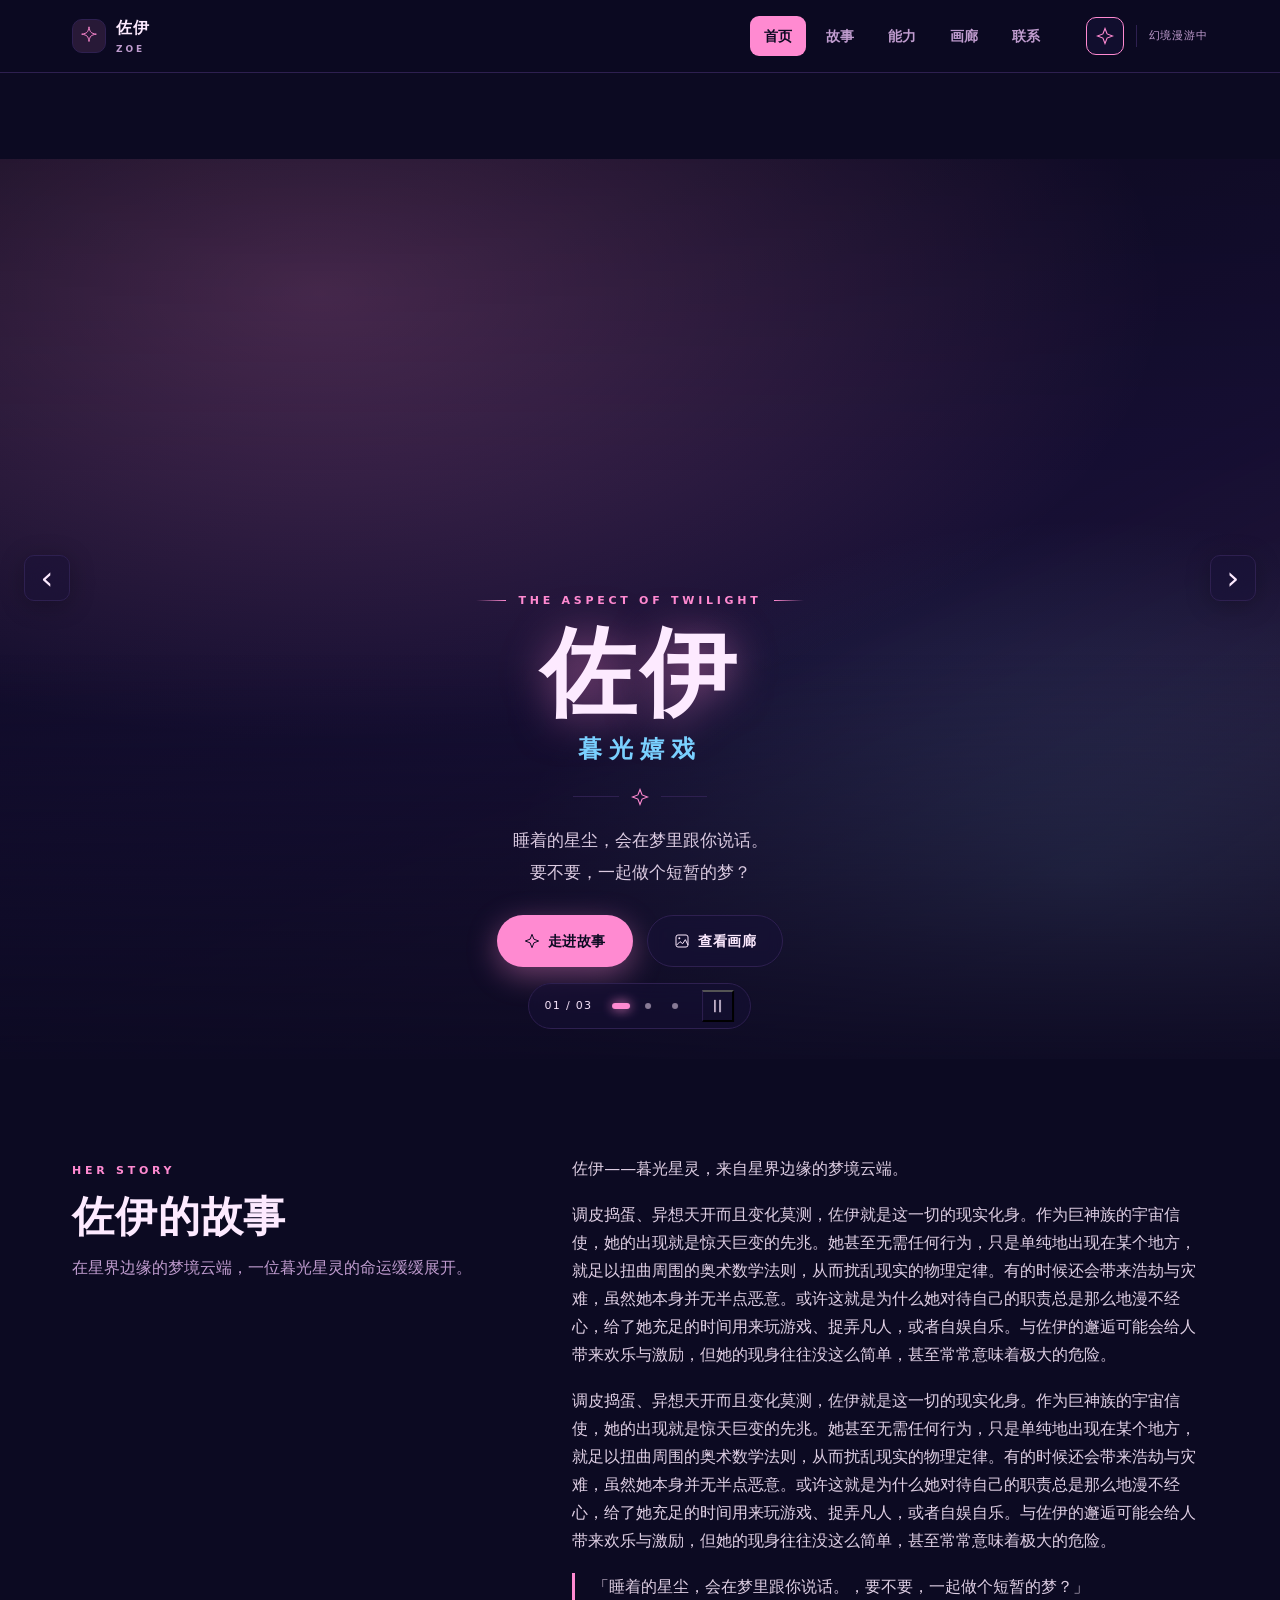
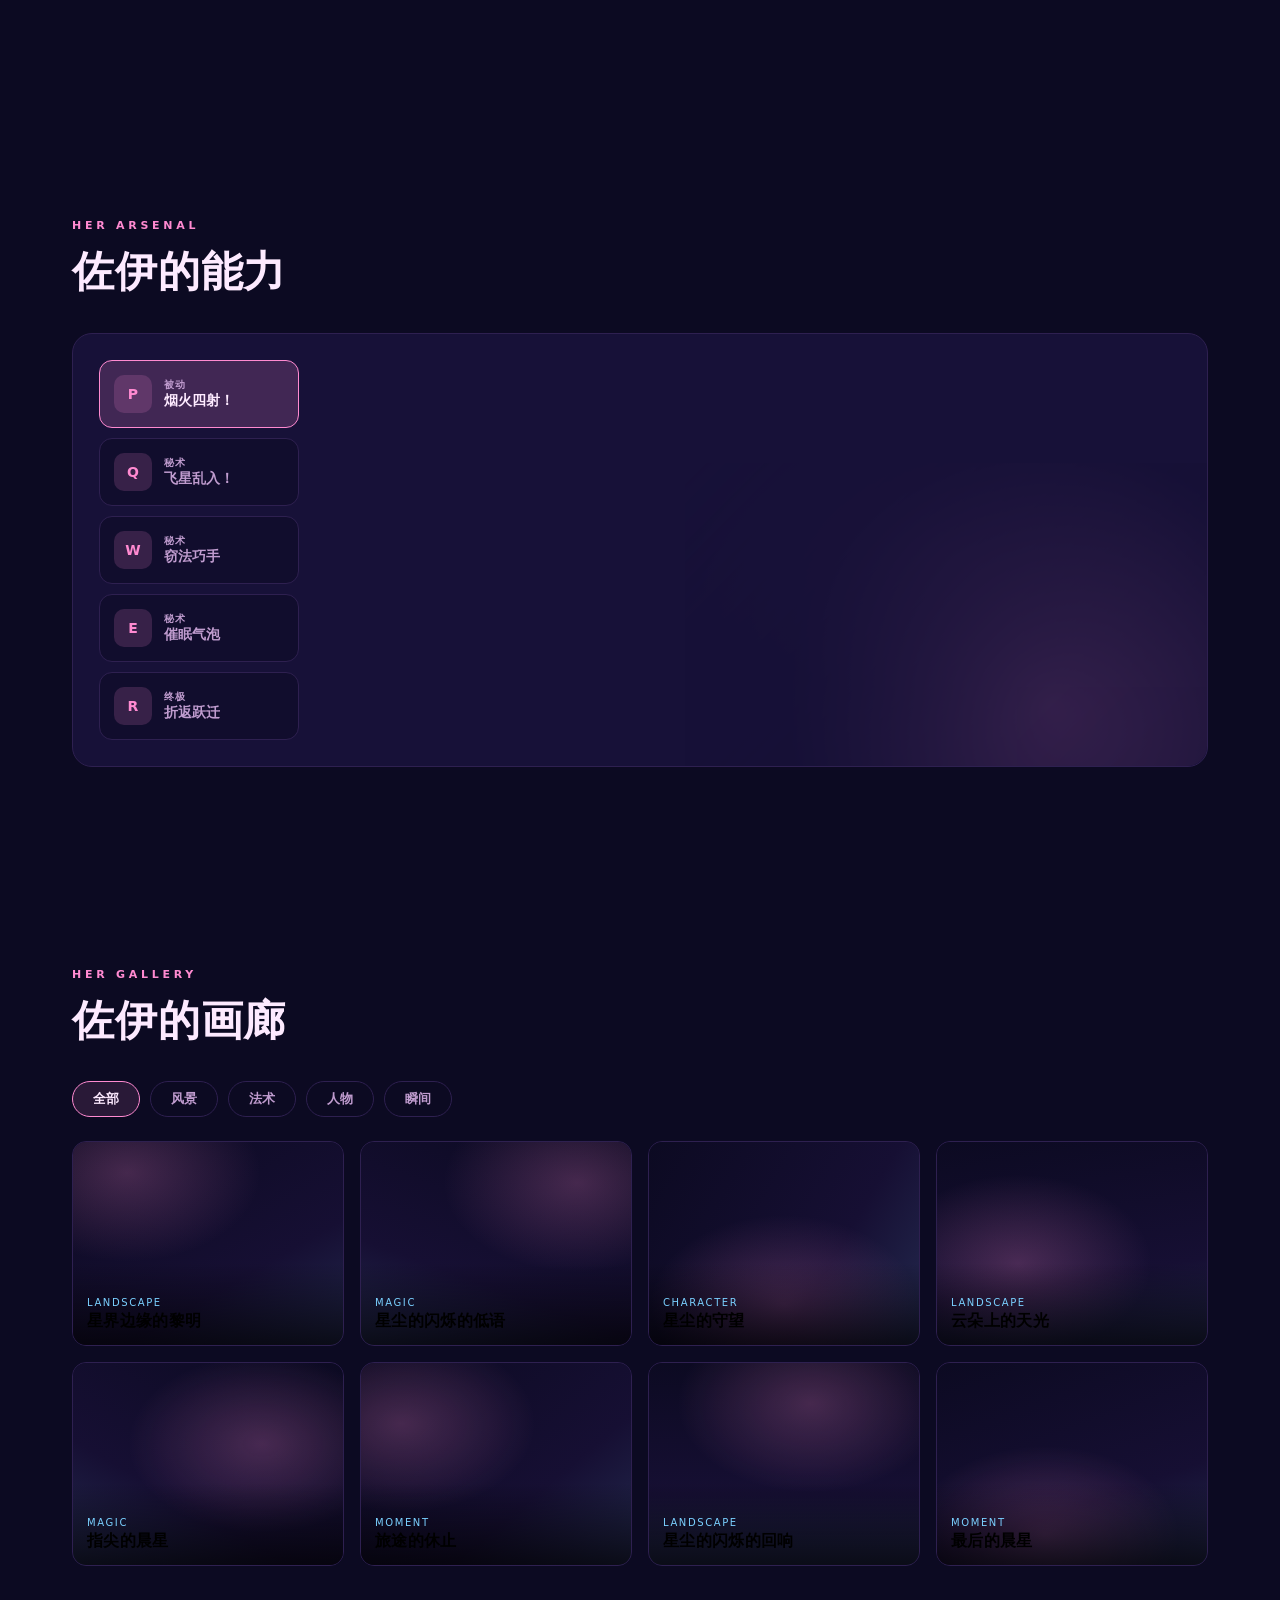
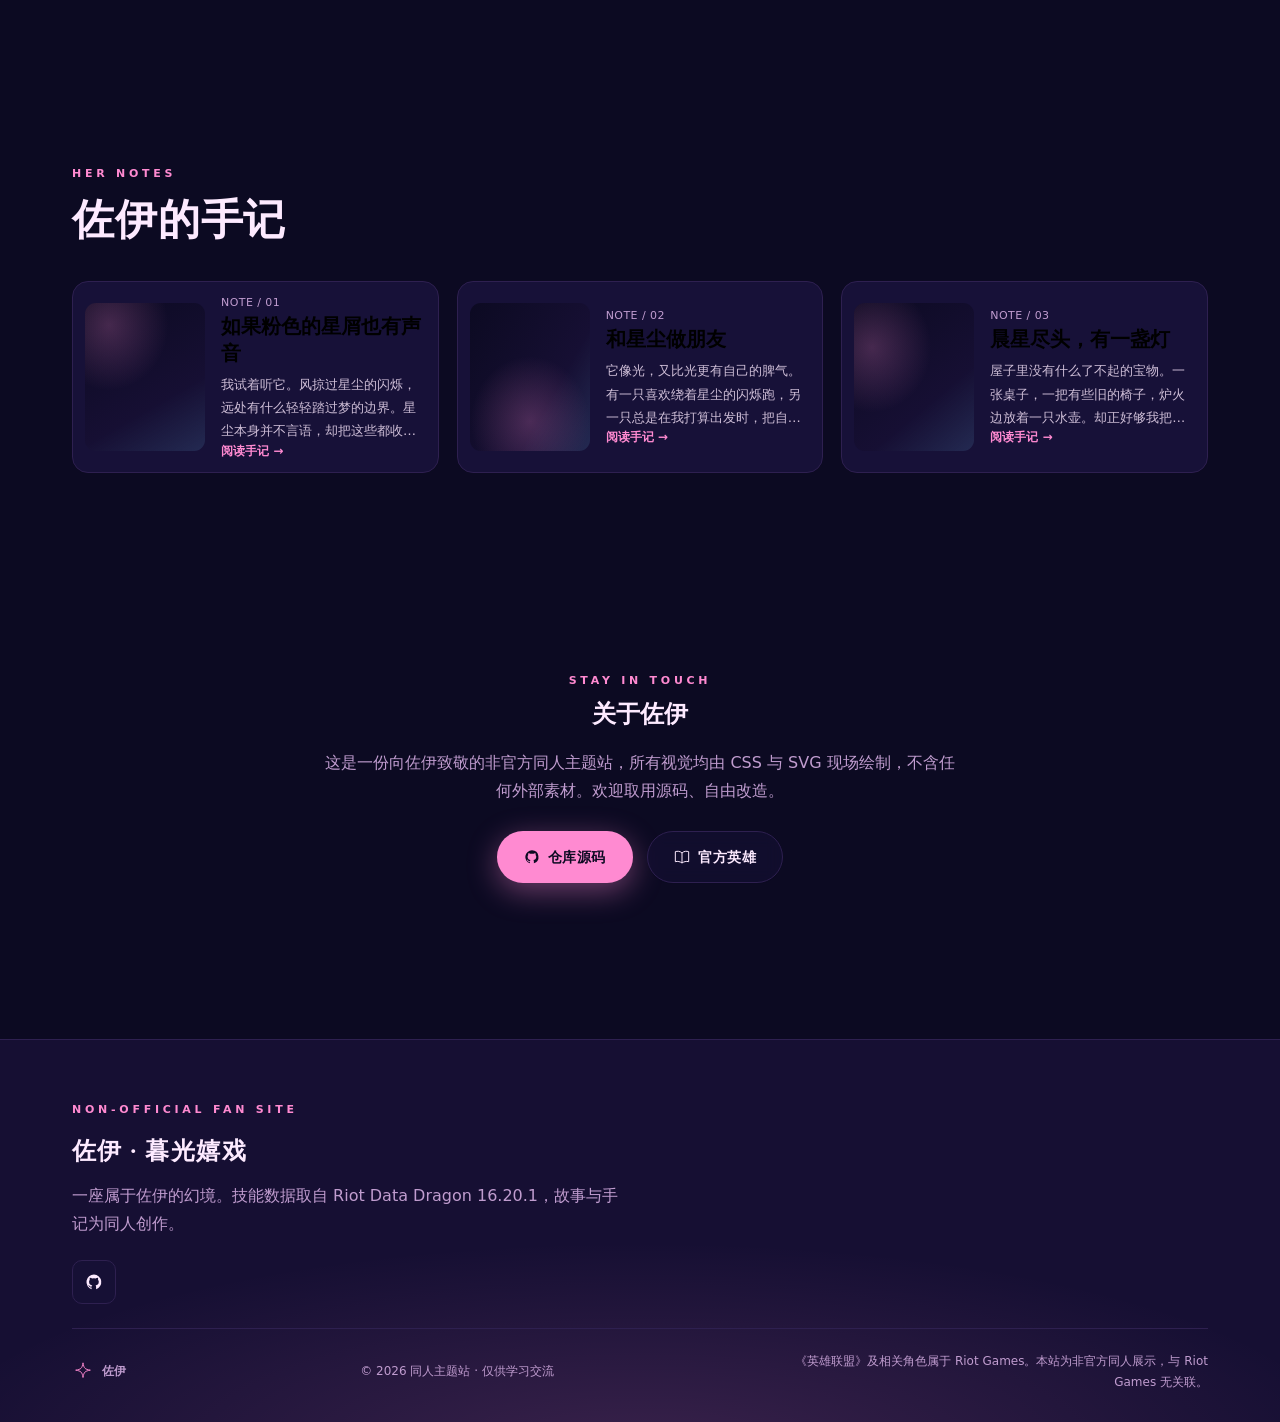
==== index.html @ 980e283b "feat: 佐伊 · 暮光嬉戏 专属同人站 v1.0" ====
<!doctype html>
<html lang="zh-CN">
<head>
  <meta charset="utf-8">
  <meta name="viewport" content="width=device-width, initial-scale=1">
  <meta name="theme-color" content="#0c0a22">
  <meta name="description" content="佐伊（暮光星灵）非官方同人主题站——在星界边缘的梦境云端的幻境里，重温她的技能、故事与瞬间。">
  <title>佐伊 · 暮光嬉戏</title>
  <link rel="icon" type="image/svg+xml" href="assets/favicon.svg">
  <link rel="stylesheet" href="styles.css">
  <script src="script.js" defer></script>
</head>
<body>
  <a class="skip-link" href="#main">跳到主要内容</a>
  <svg class="icon-library" aria-hidden="true" xmlns="http://www.w3.org/2000/svg">
    <symbol id="icon-sigil" viewBox="0 0 48 48"><path d="M24 4c2 12 4 14 16 16-12 2-14 4-16 16-2-12-4-14-16-16 12-2 14-4 16-16Z" fill="none" stroke="currentColor" stroke-width="2" stroke-linejoin="round"/></symbol>
    <symbol id="icon-star" viewBox="0 0 24 24"><path d="m12 2 2.8 7.2L22 12l-7.2 2.8L12 22l-2.8-7.2L2 12l7.2-2.8L12 2Z" fill="none" stroke="currentColor" stroke-width="1.5"/></symbol>
    <symbol id="icon-moon" viewBox="0 0 24 24"><path d="M20.8 14A9 9 0 0 1 10 3.2 9 9 0 1 0 20.8 14Z" fill="none" stroke="currentColor" stroke-width="1.5"/></symbol>
    <symbol id="icon-image" viewBox="0 0 24 24"><rect x="3" y="3" width="18" height="18" rx="3" fill="none" stroke="currentColor" stroke-width="1.5"/><circle cx="8" cy="8" r="1.5" fill="currentColor"/><path d="m4 18 5-5 4 3 4-6 4 8" fill="none" stroke="currentColor" stroke-width="1.5"/></symbol>
    <symbol id="icon-book" viewBox="0 0 24 24"><path d="M12 6C9 3 5 3 2 4v15c4-1 7 0 10 2 3-2 6-3 10-2V4c-3-1-7-1-10 2Zm0 0v15" fill="none" stroke="currentColor" stroke-width="1.5"/></symbol>
    <symbol id="icon-mail" viewBox="0 0 24 24"><rect x="2" y="4" width="20" height="16" rx="3" fill="none" stroke="currentColor" stroke-width="1.5"/><path d="m3 5 9 8 9-8" fill="none" stroke="currentColor" stroke-width="1.5"/></symbol>
    <symbol id="icon-github" viewBox="0 0 24 24"><path d="M12 2a10 10 0 0 0-3.2 19.5v-2.3c-2.6.6-3.2-1.1-3.2-1.1-.4-1-1-1.3-1-1.3-.9-.6.1-.6.1-.6 1 0 1.5 1 1.5 1 .9 1.5 2.3 1 2.8.8.1-.7.4-1.2.7-1.5-2.1-.2-4.3-1.1-4.3-4.8 0-1.1.4-2 1-2.7-.1-.2-.4-1.3.1-2.7 0 0 .9-.3 2.8 1a9.4 9.4 0 0 1 5.1 0c2-1.3 2.8-1 2.8-1 .6 1.4.2 2.5.1 2.7.7.7 1.1 1.6 1.1 2.7 0 3.7-2.2 4.5-4.3 4.8.4.3.7.9.7 1.8v3.2A10 10 0 0 0 12 2Z" fill="currentColor"/></symbol>
  </svg>

  <header class="site-header">
    <nav class="navigation" aria-label="主导航">
      <a class="brand" href="#home" aria-label="佐伊首页"><span class="brand-mark"><svg><use href="#icon-sigil"/></svg></span><span>佐伊<small>ZOE</small></span></a>
      <div class="nav-links" id="nav-menu">
        <a href="#home" class="active">首页</a><a href="#story-detail">故事</a><a href="#ability-detail">能力</a><a href="#gallery">画廊</a><a href="#contact">联系</a>
      </div>
      <div class="nav-tools"><button class="icon-button atmosphere-button" type="button" aria-label="关闭粒子效果" aria-pressed="true" title="粒子效果"><svg><use href="#icon-star"/></svg></button><span class="nav-divider"></span><span class="nav-note">幻境漫游中</span><button class="menu-toggle icon-button" type="button" aria-controls="nav-menu" aria-expanded="false" aria-label="打开导航菜单"><span></span><span></span></button></div>
    </nav>
  </header>

  <main id="main">
    <section id="home" class="hero" aria-labelledby="hero-title" aria-roledescription="轮播图">
      <div class="hero-slides"><div class="hero-track" id="hero-track">
        <div class="hero-image" data-label="主视觉" role="img" aria-label="主视觉：佐伊的主题幻境" style="background:radial-gradient(120% 90% at 25% 15%, #ff8ad140 0%, transparent 55%), radial-gradient(90% 80% at 85% 80%, #7ad0ff2e 0%, transparent 50%), linear-gradient(155deg, #0c0a22 0%, #160f33 55%, #ff8ad11f 100%)"></div>
<div class="hero-image" data-label="幻境" role="img" aria-label="幻境：佐伊的主题幻境" style="background:radial-gradient(100% 100% at 80% 20%, #7ad0ff33 0%, transparent 55%), linear-gradient(200deg, #160f33 0%, #0c0a22 60%, #ff8ad122 100%)"></div>
<div class="hero-image" data-label="余光" role="img" aria-label="余光：佐伊的主题幻境" style="background:radial-gradient(110% 90% at 50% 90%, #ff8ad133 0%, transparent 55%), linear-gradient(120deg, #0c0a22 0%, #160f33 70%, #7ad0ff1f 100%)"></div>
      </div></div>
      <div class="hero-shade"></div><div class="particles" aria-hidden="true"></div>
      <button class="hero-arrow hero-previous icon-button" type="button" aria-label="上一张主视觉" aria-controls="hero-track" hidden>‹</button>
      <button class="hero-arrow hero-next icon-button" type="button" aria-label="下一张主视觉" aria-controls="hero-track" hidden>›</button>
      <div class="hero-content">
        <p class="eyebrow"><span></span> THE ASPECT OF TWILIGHT <span></span></p>
        <h1 id="hero-title">佐伊</h1>
        <p class="hero-subtitle">暮光嬉戏</p>
        <div class="ornament" aria-hidden="true"><i></i><svg><use href="#icon-star"/></svg><i></i></div>
        <p class="hero-description">睡着的星尘，会在梦里跟你说话。<br>要不要，一起做个短暂的梦？</p>
        <div class="hero-actions"><a class="button button-primary" href="#story-detail"><svg><use href="#icon-star"/></svg>走进故事</a><a class="button button-glass" href="#gallery"><svg><use href="#icon-image"/></svg>查看画廊</a></div>
      </div>
      <div class="hero-carousel-controls" role="group" aria-label="主视觉轮播控制" hidden>
        <span class="hero-slide-count" aria-hidden="true">01 / 03</span>
        <div class="hero-dots"><button type="button" class="hero-dot" data-hero-slide="0" aria-label="切换到第 1 张主视觉" aria-controls="hero-track" aria-pressed="true"></button><button type="button" class="hero-dot" data-hero-slide="1" aria-label="切换到第 2 张主视觉" aria-controls="hero-track" aria-pressed="false"></button><button type="button" class="hero-dot" data-hero-slide="2" aria-label="切换到第 3 张主视觉" aria-controls="hero-track" aria-pressed="false"></button></div>
        <button class="hero-play-toggle" type="button" aria-label="暂停自动轮播" aria-controls="hero-track" aria-pressed="false"><span aria-hidden="true">Ⅱ</span></button>
      </div>
      <span class="sr-only" id="hero-slide-status" role="status" aria-live="polite" aria-atomic="true"></span>
    </section>

    <section id="story-detail" class="story-section" aria-labelledby="story-title">
      <div class="story-inner">
        <div class="section-heading">
          <p class="eyebrow">HER STORY</p>
          <h2 id="story-title">佐伊的故事</h2>
          <p class="section-intro">在星界边缘的梦境云端，一位暮光星灵的命运缓缓展开。</p>
        </div>
        <div class="story-copy">
          <p class="story-description">佐伊——暮光星灵，来自星界边缘的梦境云端。</p><p>调皮捣蛋、异想天开而且变化莫测，佐伊就是这一切的现实化身。作为巨神族的宇宙信使，她的出现就是惊天巨变的先兆。她甚至无需任何行为，只是单纯地出现在某个地方，就足以扭曲周围的奥术数学法则，从而扰乱现实的物理定律。有的时候还会带来浩劫与灾难，虽然她本身并无半点恶意。或许这就是为什么她对待自己的职责总是那么地漫不经心，给了她充足的时间用来玩游戏、捉弄凡人，或者自娱自乐。与佐伊的邂逅可能会给人带来欢乐与激励，但她的现身往往没这么简单，甚至常常意味着极大的危险。</p><p>调皮捣蛋、异想天开而且变化莫测，佐伊就是这一切的现实化身。作为巨神族的宇宙信使，她的出现就是惊天巨变的先兆。她甚至无需任何行为，只是单纯地出现在某个地方，就足以扭曲周围的奥术数学法则，从而扰乱现实的物理定律。有的时候还会带来浩劫与灾难，虽然她本身并无半点恶意。或许这就是为什么她对待自己的职责总是那么地漫不经心，给了她充足的时间用来玩游戏、捉弄凡人，或者自娱自乐。与佐伊的邂逅可能会给人带来欢乐与激励，但她的现身往往没这么简单，甚至常常意味着极大的危险。</p><p class="story-quote">「睡着的星尘，会在梦里跟你说话。，要不要，一起做个短暂的梦？」</p>
        </div>
      </div>
    </section>

    <section id="ability-detail" class="abilities-section" aria-labelledby="ability-title">
      <div class="section-heading">
        <p class="eyebrow">HER ARSENAL</p>
        <h2 id="ability-title">佐伊的能力</h2>
      </div>
      <div class="ability-panel">
        <div class="ability-tabs" role="tablist" aria-label="技能切换">
          <button id="tab-passive" role="tab" data-ability="passive" aria-selected="true" aria-controls="ability-content" tabindex="0"><span class="ability-badge">P</span><span><small>被动</small>烟火四射！</span></button>
<button id="tab-q" role="tab" data-ability="q" aria-selected="false" aria-controls="ability-content" tabindex="-1"><span class="ability-badge">Q</span><span><small>秘术</small>飞星乱入！</span></button>
<button id="tab-w" role="tab" data-ability="w" aria-selected="false" aria-controls="ability-content" tabindex="-1"><span class="ability-badge">W</span><span><small>秘术</small>窃法巧手</span></button>
<button id="tab-e" role="tab" data-ability="e" aria-selected="false" aria-controls="ability-content" tabindex="-1"><span class="ability-badge">E</span><span><small>秘术</small>催眠气泡</span></button>
<button id="tab-r" role="tab" data-ability="r" aria-selected="false" aria-controls="ability-content" tabindex="-1"><span class="ability-badge">R</span><span><small>终极</small>折返跃迁</span></button>
        </div>
        <div class="ability-content" id="ability-content" role="tabpanel" tabindex="0" aria-labelledby="tab-passive">
          <p class="eyebrow" id="ability-label"></p>
          <h3 id="ability-name"></h3>
          <p id="ability-description"></p>
        </div>
        <div class="ability-art" aria-hidden="true"></div>
      </div>
    </section>

    <section id="gallery" class="gallery-section" aria-labelledby="gallery-title">
      <div class="section-heading">
        <p class="eyebrow">HER GALLERY</p>
        <h2 id="gallery-title">佐伊的画廊</h2>
      </div>
      <div class="gallery-filters" role="group" aria-label="画廊分类筛选">
        <button type="button" data-filter="all" class="selected" aria-pressed="true">全部</button>
        <button type="button" data-filter="landscape" aria-pressed="false">风景</button>
        <button type="button" data-filter="magic" aria-pressed="false">法术</button>
        <button type="button" data-filter="character" aria-pressed="false">人物</button>
        <button type="button" data-filter="moment" aria-pressed="false">瞬间</button>
      </div>
      <div class="gallery-grid">
        <button class="gallery-item" data-category="landscape" data-scene="1" aria-label="查看：星界边缘的黎明"><span class="gallery-art scene-1" aria-hidden="true"></span><span class="gallery-caption"><small>LANDSCAPE</small><strong>星界边缘的黎明</strong></span></button>
<button class="gallery-item" data-category="magic" data-scene="2" aria-label="查看：星尘的闪烁的低语"><span class="gallery-art scene-2" aria-hidden="true"></span><span class="gallery-caption"><small>MAGIC</small><strong>星尘的闪烁的低语</strong></span></button>
<button class="gallery-item" data-category="character" data-scene="3" aria-label="查看：星尘的守望"><span class="gallery-art scene-3" aria-hidden="true"></span><span class="gallery-caption"><small>CHARACTER</small><strong>星尘的守望</strong></span></button>
<button class="gallery-item" data-category="landscape" data-scene="4" aria-label="查看：云朵上的天光"><span class="gallery-art scene-4" aria-hidden="true"></span><span class="gallery-caption"><small>LANDSCAPE</small><strong>云朵上的天光</strong></span></button>
<button class="gallery-item" data-category="magic" data-scene="5" aria-label="查看：指尖的晨星"><span class="gallery-art scene-5" aria-hidden="true"></span><span class="gallery-caption"><small>MAGIC</small><strong>指尖的晨星</strong></span></button>
<button class="gallery-item" data-category="moment" data-scene="6" aria-label="查看：旅途的休止"><span class="gallery-art scene-6" aria-hidden="true"></span><span class="gallery-caption"><small>MOMENT</small><strong>旅途的休止</strong></span></button>
<button class="gallery-item" data-category="landscape" data-scene="7" aria-label="查看：星尘的闪烁的回响"><span class="gallery-art scene-7" aria-hidden="true"></span><span class="gallery-caption"><small>LANDSCAPE</small><strong>星尘的闪烁的回响</strong></span></button>
<button class="gallery-item" data-category="moment" data-scene="8" aria-label="查看：最后的晨星"><span class="gallery-art scene-8" aria-hidden="true"></span><span class="gallery-caption"><small>MOMENT</small><strong>最后的晨星</strong></span></button>
      </div>
    </section>

    <section id="journal" class="journal-section" aria-labelledby="journal-title">
      <div class="section-heading">
        <p class="eyebrow">HER NOTES</p>
        <h2 id="journal-title">佐伊的手记</h2>
      </div>
      <div class="journal-list">
        <button class="journal-card" data-article="0" aria-label="阅读：如果粉色的星屑也有声音"><span class="journal-art scene-1" aria-hidden="true"></span><span class="journal-copy"><span class="journal-meta">NOTE / 01</span><strong>如果粉色的星屑也有声音</strong><span class="journal-excerpt">我试着听它。风掠过星尘的闪烁，远处有什么轻轻踏过梦的边界。星尘本身并不言语，却把这些都收进了夜色。</span><span class="read-label">阅读手记 →</span></span></button>
<button class="journal-card" data-article="1" aria-label="阅读：和星尘做朋友"><span class="journal-art scene-3" aria-hidden="true"></span><span class="journal-copy"><span class="journal-meta">NOTE / 02</span><strong>和星尘做朋友</strong><span class="journal-excerpt">它像光，又比光更有自己的脾气。有一只喜欢绕着星尘的闪烁跑，另一只总是在我打算出发时，把自己团成一小团。我分不清那是不是休息，但我决定尊重它的安排。</span><span class="read-label">阅读手记 →</span></span></button>
<button class="journal-card" data-article="2" aria-label="阅读：晨星尽头，有一盏灯"><span class="journal-art scene-6" aria-hidden="true"></span><span class="journal-copy"><span class="journal-meta">NOTE / 03</span><strong>晨星尽头，有一盏灯</strong><span class="journal-excerpt">屋子里没有什么了不起的宝物。一张桌子，一把有些旧的椅子，炉火边放着一只水壶。却正好够我把斗篷晾开，把星尘的闪烁摊在桌上，让赶了一天路的手指慢慢暖起来。</span><span class="read-label">阅读手记 →</span></span></button>
      </div>
    </section>

    <section id="contact" class="contact-section" aria-labelledby="contact-title">
      <div class="contact-inner">
        <p class="eyebrow">STAY IN TOUCH</p>
        <h2 id="contact-title">关于佐伊</h2>
        <p class="contact-copy">这是一份向佐伊致敬的非官方同人主题站，所有视觉均由 CSS 与 SVG 现场绘制，不含任何外部素材。欢迎取用源码、自由改造。</p>
        <div class="contact-actions">
          <a class="button button-primary" href="https://github.com/heqiangdiao-wq/lol-zoe" rel="noopener"><svg><use href="#icon-github"/></svg>仓库源码</a>
          <a class="button button-glass" href="https://www.leagueoflegends.com/zh-tw/champions/" rel="noopener"><svg><use href="#icon-book"/></svg>官方英雄</a>
        </div>
      </div>
    </section>
  </main>

  <footer class="site-footer">
    <div class="footer-glow" aria-hidden="true"></div>
    <div class="footer-content">
      <p class="eyebrow">NON-OFFICIAL FAN SITE</p>
      <h2>佐伊 · 暮光嬉戏</h2>
      <p>一座属于佐伊的幻境。技能数据取自 Riot Data Dragon 16.20.1，故事与手记为同人创作。</p>
      <div class="footer-socials">
        <a class="icon-button" href="https://github.com/heqiangdiao-wq/lol-zoe" rel="noopener" aria-label="GitHub 仓库"><svg><use href="#icon-github"/></svg></a>
      </div>
      <div class="footer-bottom">
        <p class="footer-brand"><svg class="footer-mark"><use href="#icon-sigil"/></svg> 佐伊</p>
        <p>© <span id="copyright-year">2026</span> 同人主题站 · 仅供学习交流</p>
        <p class="legal-note">《英雄联盟》及相关角色属于 Riot Games。本站为非官方同人展示，与 Riot Games 无关联。</p>
      </div>
    </div>
  </footer>

  <dialog class="lightbox" id="gallery-dialog" aria-label="画廊大图">
    <button class="dialog-close icon-button" type="button" aria-label="关闭大图">×</button>
    <div class="lightbox-image" id="lightbox-image" role="img" aria-label=""></div>
    <div class="lightbox-bottom">
      <h2 id="lightbox-title"></h2>
      <div class="lightbox-nav">
        <button class="icon-button" id="gallery-prev" type="button" aria-label="上一张">‹</button>
        <span id="lightbox-counter"></span>
        <button class="icon-button" id="gallery-next" type="button" aria-label="下一张">›</button>
      </div>
    </div>
  </dialog>

  <dialog class="article" id="article-dialog" aria-label="手记阅读">
    <button class="dialog-close icon-button" type="button" aria-label="关闭手记">×</button>
    <div class="article-cover" id="article-cover"></div>
    <div class="article-body">
      <h2 id="article-title"></h2>
      <div id="article-content"></div>
    </div>
  </dialog>
</body>
</html>
---- styles.css ----
/* ====== 佐伊 · 主题变量 ====== */
:root{
  --bg:#0c0a22; --bg-2:#160f33; --panel:#171138;
  --primary:#ff8ad1; --primary-2:#ff6ab8; --accent:#7ad0ff;
  --text:#fdeaff; --muted:#c09ccf; --line:#2e2050; --flake:#ffb0e6;
  --sans:"PingFang SC","Microsoft YaHei","Hiragino Sans GB",system-ui,-apple-system,"Segoe UI",Roboto,sans-serif;
  --serif:"Songti SC","SimSun",Georgia,"Times New Roman",serif;
}
*{box-sizing:border-box;margin:0;padding:0}
html{scroll-behavior:smooth;scroll-padding-top:84px}
body{background:var(--bg);color:var(--text);font-family:var(--sans);line-height:1.75;-webkit-font-smoothing:antialiased;overflow-x:hidden}
a{color:inherit;text-decoration:none}
img{max-width:100%;display:block}
.sr-only{position:absolute;width:1px;height:1px;padding:0;margin:-1px;overflow:hidden;clip-path:inset(50%);white-space:nowrap;border:0}
.skip-link{position:fixed;left:14px;top:-60px;z-index:60;background:var(--primary);color:var(--bg);padding:9px 16px;border-radius:8px;font-weight:700;transition:top .25s}
.skip-link:focus{top:14px}
:focus-visible{outline:2px solid var(--accent);outline-offset:3px;border-radius:4px}

/* ====== header / nav ====== */
.site-header{position:fixed;inset:0 0 auto;z-index:50;backdrop-filter:blur(14px);background:color-mix(in srgb,var(--bg) 72%,transparent);border-bottom:1px solid var(--line)}
.navigation{max-width:1180px;margin:0 auto;display:flex;align-items:center;gap:18px;padding:14px 22px}
.brand{display:flex;align-items:center;gap:10px;font-weight:800;letter-spacing:.04em}
.brand-mark{width:34px;height:34px;display:grid;place-items:center;color:var(--primary);border:1px solid var(--line);border-radius:10px;background:color-mix(in srgb,var(--primary) 12%,transparent)}
.brand-mark svg{width:22px;height:22px}
.brand small{display:block;font-size:9px;letter-spacing:.32em;color:var(--muted);font-weight:600}
.nav-links{display:flex;gap:6px;margin-left:auto}
.nav-links a{padding:8px 14px;border-radius:9px;color:var(--muted);font-size:14px;font-weight:600;transition:.2s}
.nav-links a:hover{color:var(--text);background:color-mix(in srgb,var(--primary) 12%,transparent)}
.nav-links a.active{color:var(--bg);background:var(--primary)}
.nav-tools{display:flex;align-items:center;gap:12px;margin-left:14px}
.nav-divider{width:1px;height:22px;background:var(--line)}
.nav-note{font-size:11px;color:var(--muted);letter-spacing:.08em}
.icon-button{display:grid;place-items:center;width:38px;height:38px;border-radius:10px;border:1px solid var(--line);background:color-mix(in srgb,var(--panel) 60%,transparent);color:var(--text);cursor:pointer;transition:.2s}
.icon-button:hover{border-color:var(--primary);color:var(--primary)}
.icon-button svg{width:18px;height:18px;fill:currentColor}
.atmosphere-button[aria-pressed="true"]{color:var(--primary);border-color:var(--primary)}
.menu-toggle{display:none;flex-direction:column;gap:4px}
.menu-toggle span{width:18px;height:2px;background:currentColor;border-radius:2px}
@media(max-width:760px){.nav-links{position:fixed;inset:64px 14px auto;flex-direction:column;background:var(--bg-2);border:1px solid var(--line);border-radius:14px;padding:10px;gap:4px;display:none}
.nav-links.open{display:flex}
.nav-links a{padding:12px 14px}
.menu-toggle{display:flex}
.nav-note{display:none}}

/* ====== hero ====== */
.hero{position:relative;height:100svh;min-height:620px;display:flex;align-items:flex-end;overflow:hidden}
.hero-slides{position:absolute;inset:0;z-index:-3;overflow:hidden}
.hero-track{display:flex;width:100%;height:100%;will-change:transform}
.hero-track.is-ready{transition:transform .8s cubic-bezier(.65,0,.35,1)}
.hero-track>.hero-image{flex:0 0 100%;width:100%;height:100%;min-width:0;background-size:cover;background-position:center}
.hero-shade{position:absolute;inset:0;z-index:-2;background:linear-gradient(180deg,rgba(0,0,0,.15) 0%,transparent 35%,transparent 55%,color-mix(in srgb,var(--bg) 92%,transparent) 100%)}
.particles{position:absolute;inset:0;z-index:-1;pointer-events:none;overflow:hidden}
.snowflake{position:absolute;top:-8%;width:6px;height:6px;border-radius:50%;background:var(--flake);opacity:.7;box-shadow:0 0 8px var(--flake);animation:fall linear infinite}
@keyframes fall{0%{transform:translateY(-10vh) translateX(0)}100%{transform:translateY(112vh) translateX(20px)}}
.hero-content{position:relative;z-index:3;max-width:760px;padding:0 30px 92px;margin:0 auto;width:100%;text-align:center}
.eyebrow{display:inline-flex;align-items:center;gap:12px;font-size:11px;letter-spacing:.34em;color:var(--primary);font-weight:700}
.eyebrow span{width:30px;height:1px;background:linear-gradient(90deg,transparent,var(--primary))}
.eyebrow span:last-child{background:linear-gradient(90deg,var(--primary),transparent)}
.hero h1{font-family:var(--serif);font-size:96px;line-height:1;margin:16px 0 6px;letter-spacing:.04em;text-shadow:0 4px 40px color-mix(in srgb,var(--primary) 50%,transparent)}
.hero-subtitle{font-size:24px;color:var(--accent);letter-spacing:.3em;font-weight:600}
.ornament{display:flex;align-items:center;justify-content:center;gap:12px;margin:18px 0}
.ornament i{width:46px;height:1px;background:var(--line)}
.ornament svg{width:18px;height:18px;color:var(--primary);fill:none;stroke:var(--primary);stroke-width:1.4}
.hero-description{font-size:17px;color:color-mix(in srgb,var(--text) 86%,transparent);line-height:1.9}
.hero-actions{display:flex;gap:14px;justify-content:center;margin-top:26px;flex-wrap:wrap}
.button{display:inline-flex;align-items:center;gap:8px;padding:13px 26px;border-radius:30px;font-weight:700;font-size:14px;letter-spacing:.04em;transition:.2s;border:1px solid transparent}
.button svg{width:16px;height:16px;fill:currentColor}
.button-primary{background:var(--primary);color:var(--bg);box-shadow:0 8px 30px color-mix(in srgb,var(--primary) 40%,transparent)}
.button-primary:hover{transform:translateY(-2px);box-shadow:0 12px 38px color-mix(in srgb,var(--primary) 55%,transparent)}
.button-glass{background:color-mix(in srgb,var(--panel) 55%,transparent);border-color:var(--line);color:var(--text);backdrop-filter:blur(8px)}
.button-glass:hover{border-color:var(--primary);color:var(--primary)}
.hero-arrow{position:absolute;top:44%;z-index:4;width:46px;height:46px;background:color-mix(in srgb,var(--panel) 40%,transparent);border-color:var(--line);backdrop-filter:blur(15px);font:32px/1 var(--sans);box-shadow:0 4px 25px rgba(0,0,0,.25)}
.hero-previous{left:24px}.hero-next{right:24px}
.hero-arrow[aria-disabled="true"]{opacity:.55}
.hero-carousel-controls{position:absolute;left:50%;bottom:30px;transform:translateX(-50%);z-index:4;display:flex;align-items:center;gap:16px;border:1px solid var(--line);border-radius:30px;padding:6px 16px;background:color-mix(in srgb,var(--panel) 45%,transparent);backdrop-filter:blur(16px)}
.hero-slide-count{font-size:11px;letter-spacing:.12em;color:var(--text);white-space:nowrap}
.hero-dots{display:flex;gap:3px;align-items:center}
.hero-dot{position:relative;display:block;width:24px;height:30px;background:transparent;padding:0;border:0;cursor:pointer}
.hero-dot:after{content:"";position:absolute;left:50%;top:50%;width:6px;height:6px;border-radius:6px;background:color-mix(in srgb,var(--text) 50%,transparent);transform:translate(-50%,-50%);transition:.3s}
.hero-dot[aria-pressed="true"]:after{width:18px;background:var(--primary);box-shadow:0 0 12px var(--primary)}
.hero-play-toggle{display:grid;place-items:center;width:32px;height:32px;border-left:1px solid var(--line);background:none;padding:0;color:var(--text);font-size:17px;cursor:pointer}
.hero-dot[aria-disabled="true"]{cursor:default}

/* ====== sections ====== */
.story-section,.abilities-section,.gallery-section,.journal-section,.contact-section{padding:96px 22px;max-width:1180px;margin:0 auto}
.section-heading{margin-bottom:34px}
.section-heading h2{font-family:var(--serif);font-size:42px;line-height:1.25;margin-top:8px;letter-spacing:.02em}
.section-intro{color:var(--muted);max-width:620px;margin-top:10px}
.story-inner{display:grid;grid-template-columns:1fr 1.4fr;gap:46px;align-items:start}
.story-copy p{margin-bottom:18px;font-size:16px;color:color-mix(in srgb,var(--text) 88%,transparent)}
.story-quote{font-family:var(--serif);font-size:22px;color:var(--primary);border-left:3px solid var(--primary);padding-left:18px;line-height:1.7}
@media(max-width:760px){.story-inner{grid-template-columns:1fr;gap:24px}.section-heading h2{font-size:32px}.hero h1{font-size:64px}.hero-subtitle{font-size:18px}}

/* ====== abilities ====== */
.ability-panel{display:grid;grid-template-columns:200px 1fr;gap:26px;background:var(--panel);border:1px solid var(--line);border-radius:20px;padding:26px;position:relative;overflow:hidden;min-height:420px}
.ability-tabs{display:flex;flex-direction:column;gap:10px}
.ability-tabs button{display:flex;align-items:center;gap:12px;padding:14px;border-radius:13px;border:1px solid var(--line);background:color-mix(in srgb,var(--bg) 50%,transparent);color:var(--muted);cursor:pointer;text-align:left;transition:.2s;font-family:inherit}
.ability-tabs button:hover{border-color:var(--primary);color:var(--text)}
.ability-tabs button[aria-selected="true"]{background:color-mix(in srgb,var(--primary) 18%,transparent);border-color:var(--primary);color:var(--text)}
.ability-badge{flex:0 0 38px;width:38px;height:38px;display:grid;place-items:center;border-radius:10px;background:color-mix(in srgb,var(--primary) 16%,transparent);color:var(--primary);font-weight:800;font-size:15px}
.ability-tabs button small{display:block;font-size:10px;letter-spacing:.12em;color:var(--muted)}
.ability-tabs button span{font-weight:700;font-size:14px}
.ability-content{padding:6px 4px}
.ability-content .eyebrow{margin-bottom:8px}
.ability-content h3{font-family:var(--serif);font-size:34px;margin-bottom:14px}
.ability-content>p:not(.eyebrow){font-size:16px;color:color-mix(in srgb,var(--text) 86%,transparent);line-height:1.9}
.ability-art{position:absolute;right:0;bottom:0;width:46%;height:70%;opacity:.16;background:radial-gradient(80% 80% at 50% 30%, #ff8ad140 0%, transparent 60%), linear-gradient(160deg, #160f33 0%, #0c0a22 100%);border-radius:0 0 20px 0;mask-image:linear-gradient(135deg,transparent,#000);pointer-events:none}
.ability-art:before{content:"";position:absolute;inset:0;background:radial-gradient(circle at 70% 80%,var(--primary) 0,transparent 60%)}
@media(max-width:760px){.ability-panel{grid-template-columns:1fr;min-height:auto}.ability-tabs{flex-direction:row;flex-wrap:wrap}.ability-tabs button{flex:1 1 40%}.ability-art{display:none}}

/* ====== gallery ====== */
.gallery-filters{display:flex;gap:10px;flex-wrap:wrap;margin-bottom:24px}
.gallery-filters button{padding:8px 20px;border-radius:30px;border:1px solid var(--line);background:transparent;color:var(--muted);cursor:pointer;font-family:inherit;font-size:13px;font-weight:600;transition:.2s}
.gallery-filters button.selected,.gallery-filters button:hover{border-color:var(--primary);color:var(--text);background:color-mix(in srgb,var(--primary) 12%,transparent)}
.gallery-grid{display:grid;grid-template-columns:repeat(4,1fr);gap:16px}
.gallery-item{position:relative;border:1px solid var(--line);border-radius:14px;overflow:hidden;cursor:pointer;background:var(--bg-2);text-align:left;padding:0;font-family:inherit;transition:.2s}
.gallery-item:hover{transform:translateY(-4px);border-color:var(--primary);box-shadow:0 16px 40px rgba(0,0,0,.35)}
.gallery-art{display:block;aspect-ratio:4/3;width:100%}
.gallery-caption{position:absolute;left:0;right:0;bottom:0;padding:34px 14px 13px;background:linear-gradient(0deg,rgba(0,0,0,.7),transparent)}
.gallery-caption small{display:block;font-size:10px;letter-spacing:.16em;color:var(--accent)}
.gallery-caption strong{display:block;font-size:16px;letter-spacing:.02em;margin-top:3px}
@media(max-width:900px){.gallery-grid{grid-template-columns:repeat(2,1fr)}}
@media(max-width:420px){.gallery-grid{grid-template-columns:1fr}}

/* ====== journal ====== */
.journal-list{display:grid;grid-template-columns:repeat(3,1fr);gap:18px}
.journal-card{display:grid;grid-template-columns:120px 1fr;gap:16px;padding:12px;background:var(--panel);border:1px solid var(--line);border-radius:16px;align-items:center;min-height:170px;cursor:pointer;font-family:inherit;text-align:left;transition:.2s}
.journal-card:hover{border-color:var(--primary);transform:translateY(-3px)}
.journal-art{height:148px;border-radius:11px;background:radial-gradient(80% 80% at 50% 30%, #ff8ad140 0%, transparent 60%), linear-gradient(160deg, #160f33 0%, #0c0a22 100%)}
.journal-copy strong{display:block;font-size:20px;margin:4px 0;font-family:var(--serif)}
.journal-meta{font-size:11px;color:var(--muted);letter-spacing:.04em}
.journal-excerpt{font-size:13px;color:color-mix(in srgb,var(--text) 80%,transparent);line-height:1.8;display:-webkit-box;-webkit-line-clamp:3;-webkit-box-orient:vertical;overflow:hidden;margin-top:6px}
.read-label{font-size:12px;color:var(--primary);margin-top:8px;font-weight:700}
@media(max-width:760px){.journal-list{grid-template-columns:1fr}.journal-card{min-height:auto}.journal-art{height:120px}}

/* ====== contact ====== */
.contact-section{text-align:center}
.contact-inner{max-width:640px;margin:0 auto}
.contact-copy{color:var(--muted);font-size:16px;margin:14px 0 26px}
.contact-actions{display:flex;gap:14px;justify-content:center;flex-wrap:wrap}

/* ====== footer ====== */
.site-footer{margin-top:60px;position:relative;border-top:1px solid var(--line);background:var(--bg-2)}
.footer-glow{position:absolute;inset:0;overflow:hidden;pointer-events:none}
.footer-glow:after{content:"";position:absolute;bottom:-30px;left:0;width:100%;height:300px;background:radial-gradient(80% 100% at 50% 100%,color-mix(in srgb,var(--primary) 30%,transparent),transparent 70%);opacity:.5}
.footer-content{max-width:1180px;margin:0 auto;padding:54px 22px 30px;position:relative}
.footer-content h2{font-family:var(--serif);font-size:24px;margin:8px 0 10px;letter-spacing:.06em}
.footer-content>p:not(.eyebrow){color:var(--muted);max-width:560px}
.footer-socials{margin:22px 0}
.footer-socials .icon-button{width:44px;height:44px}
.footer-bottom{display:flex;align-items:center;justify-content:space-between;gap:16px;flex-wrap:wrap;padding-top:22px;border-top:1px solid var(--line);margin-top:24px}
.footer-brand{display:flex;align-items:center;gap:8px;font-weight:800}
.footer-mark{width:22px;height:22px;color:var(--primary)}
.footer-bottom p{font-size:12px;color:var(--muted)}
.legal-note{text-align:right;font-size:11px;line-height:1.7;max-width:420px}

/* ====== dialogs ====== */
.lightbox,.article{position:fixed;inset:0;margin:auto;width:min(92vw,860px);height:fit-content;max-height:90vh;border:1px solid var(--line);border-radius:18px;background:var(--bg-2);color:var(--text);padding:0;overflow:hidden}
.lightbox[open],.article[open]{display:flex;flex-direction:column}
.lightbox::backdrop,.article::backdrop{background:rgba(2,4,12,.78);backdrop-filter:blur(6px)}
.dialog-close{position:absolute;top:12px;right:12px;z-index:5;font-size:22px;line-height:1;width:40px;height:40px}
.lightbox-image{width:100%;height:min(60svh,520px);background-size:cover!important;background-position:center!important}
.lightbox-bottom{padding:18px 22px;display:flex;align-items:center;justify-content:space-between;gap:14px}
.lightbox-bottom h2{font-family:var(--serif);font-size:22px}
.lightbox-nav{display:flex;align-items:center;gap:12px}
.lightbox-nav span{font-size:12px;color:var(--muted)}
.article-cover{height:200px;background:radial-gradient(80% 80% at 50% 30%, #ff8ad140 0%, transparent 60%), linear-gradient(160deg, #160f33 0%, #0c0a22 100%)}
.article-body{padding:26px 28px 32px;overflow:auto}
.article-body h2{font-family:var(--serif);font-size:28px;margin-bottom:16px}
.article-body p{font-size:16px;line-height:1.95;margin-bottom:14px;color:color-mix(in srgb,var(--text) 90%,transparent)}
body.modal-open{overflow:hidden}
@media(max-width:760px){.lightbox-image{height:auto;aspect-ratio:4/3}.legal-note{text-align:left}}

/* ====== scene gradients ====== */
.scene-1{background:radial-gradient(90% 80% at 20% 15%, #ff8ad13a 0%, transparent 55%), linear-gradient(150deg, #0c0a22 0%, #160f33 65%, #7ad0ff22 100%)}
.scene-2{background:radial-gradient(90% 80% at 80% 20%, #ff8ad13a 0%, transparent 55%), linear-gradient(200deg, #0c0a22 0%, #160f33 65%, #7ad0ff22 100%)}
.scene-3{background:radial-gradient(90% 80% at 50% 80%, #ff8ad13a 0%, transparent 55%), linear-gradient(120deg, #0c0a22 0%, #160f33 65%, #7ad0ff22 100%)}
.scene-4{background:radial-gradient(90% 80% at 30% 60%, #ff8ad13a 0%, transparent 55%), linear-gradient(170deg, #0c0a22 0%, #160f33 65%, #7ad0ff22 100%)}
.scene-5{background:radial-gradient(90% 80% at 70% 40%, #ff8ad13a 0%, transparent 55%), linear-gradient(210deg, #0c0a22 0%, #160f33 65%, #7ad0ff22 100%)}
.scene-6{background:radial-gradient(90% 80% at 15% 30%, #ff8ad13a 0%, transparent 55%), linear-gradient(140deg, #0c0a22 0%, #160f33 65%, #7ad0ff22 100%)}
.scene-7{background:radial-gradient(90% 80% at 60% 20%, #ff8ad13a 0%, transparent 55%), linear-gradient(180deg, #0c0a22 0%, #160f33 65%, #7ad0ff22 100%)}
.scene-8{background:radial-gradient(90% 80% at 40% 85%, #ff8ad13a 0%, transparent 55%), linear-gradient(160deg, #0c0a22 0%, #160f33 65%, #7ad0ff22 100%)}

@media(prefers-reduced-motion:reduce){html{scroll-behavior:auto}*,*:before,*:after{animation:none!important;transition:none!important}.particles{display:none}}
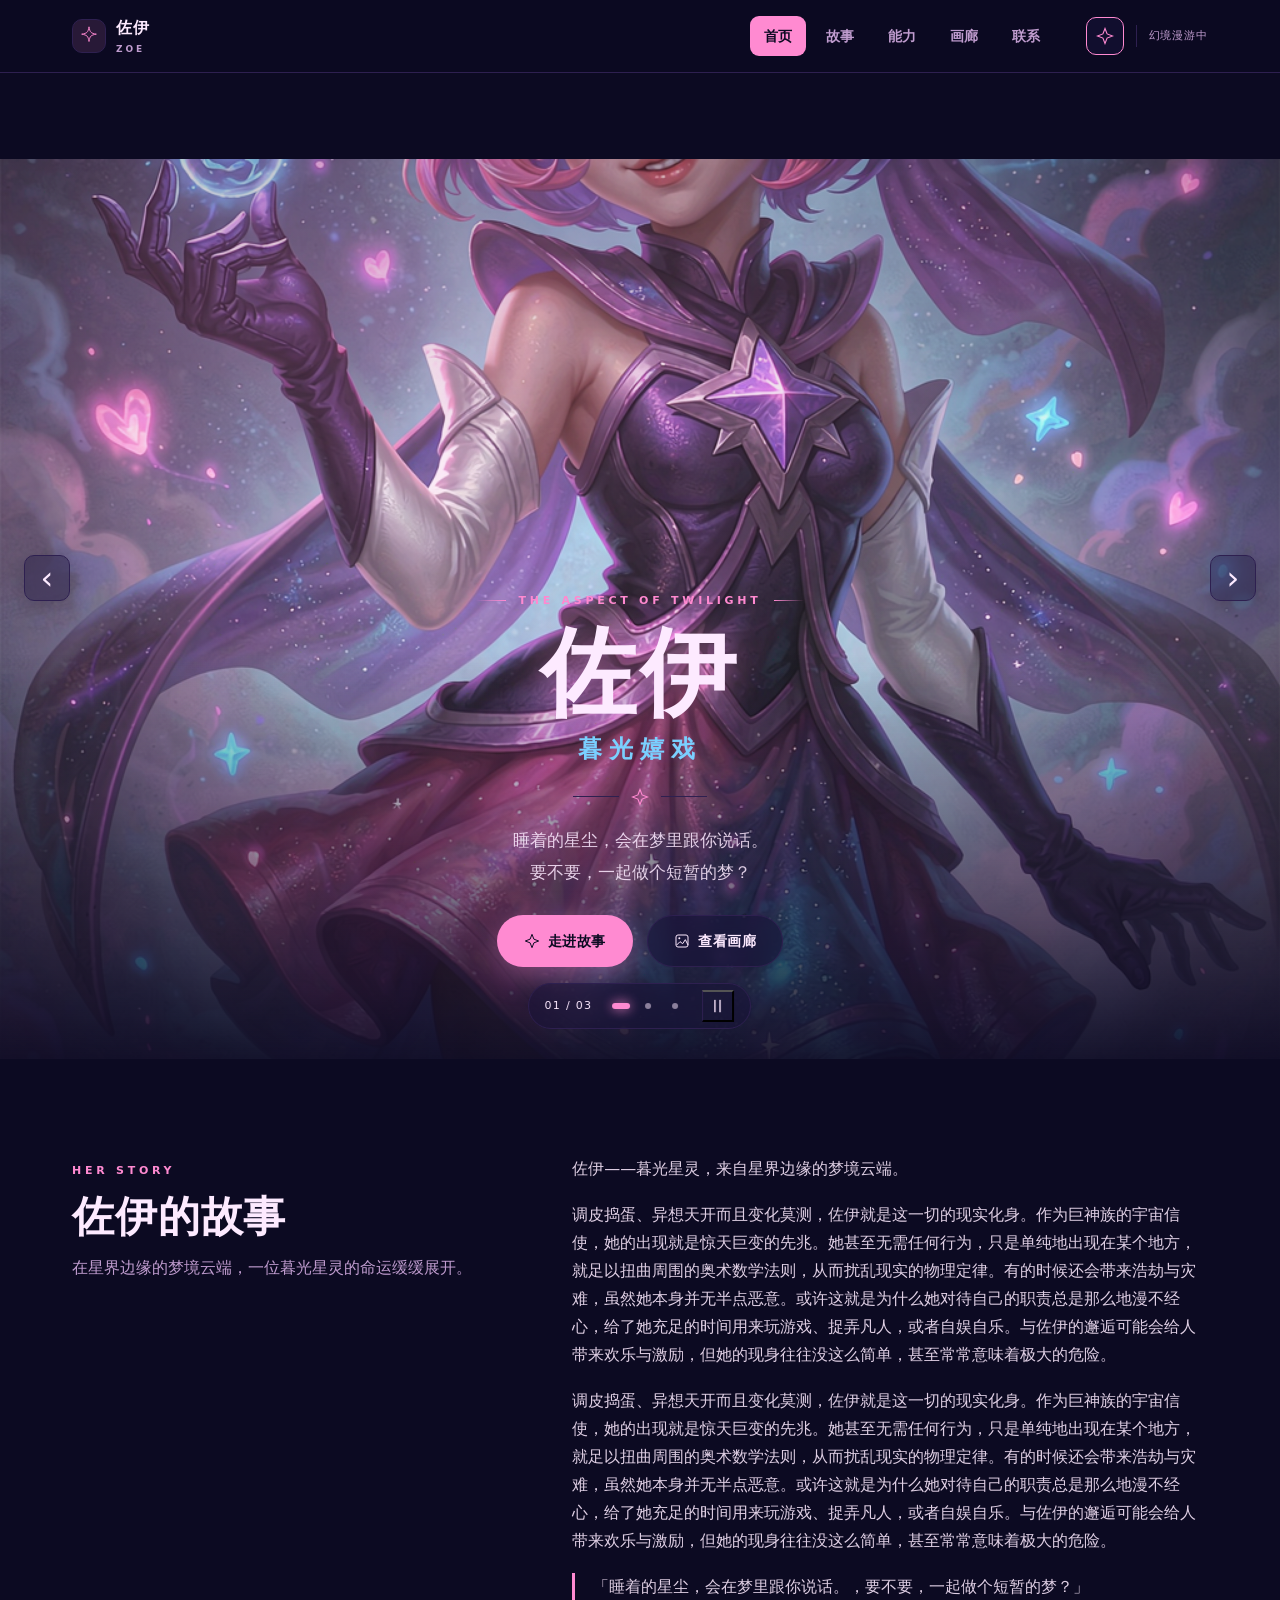
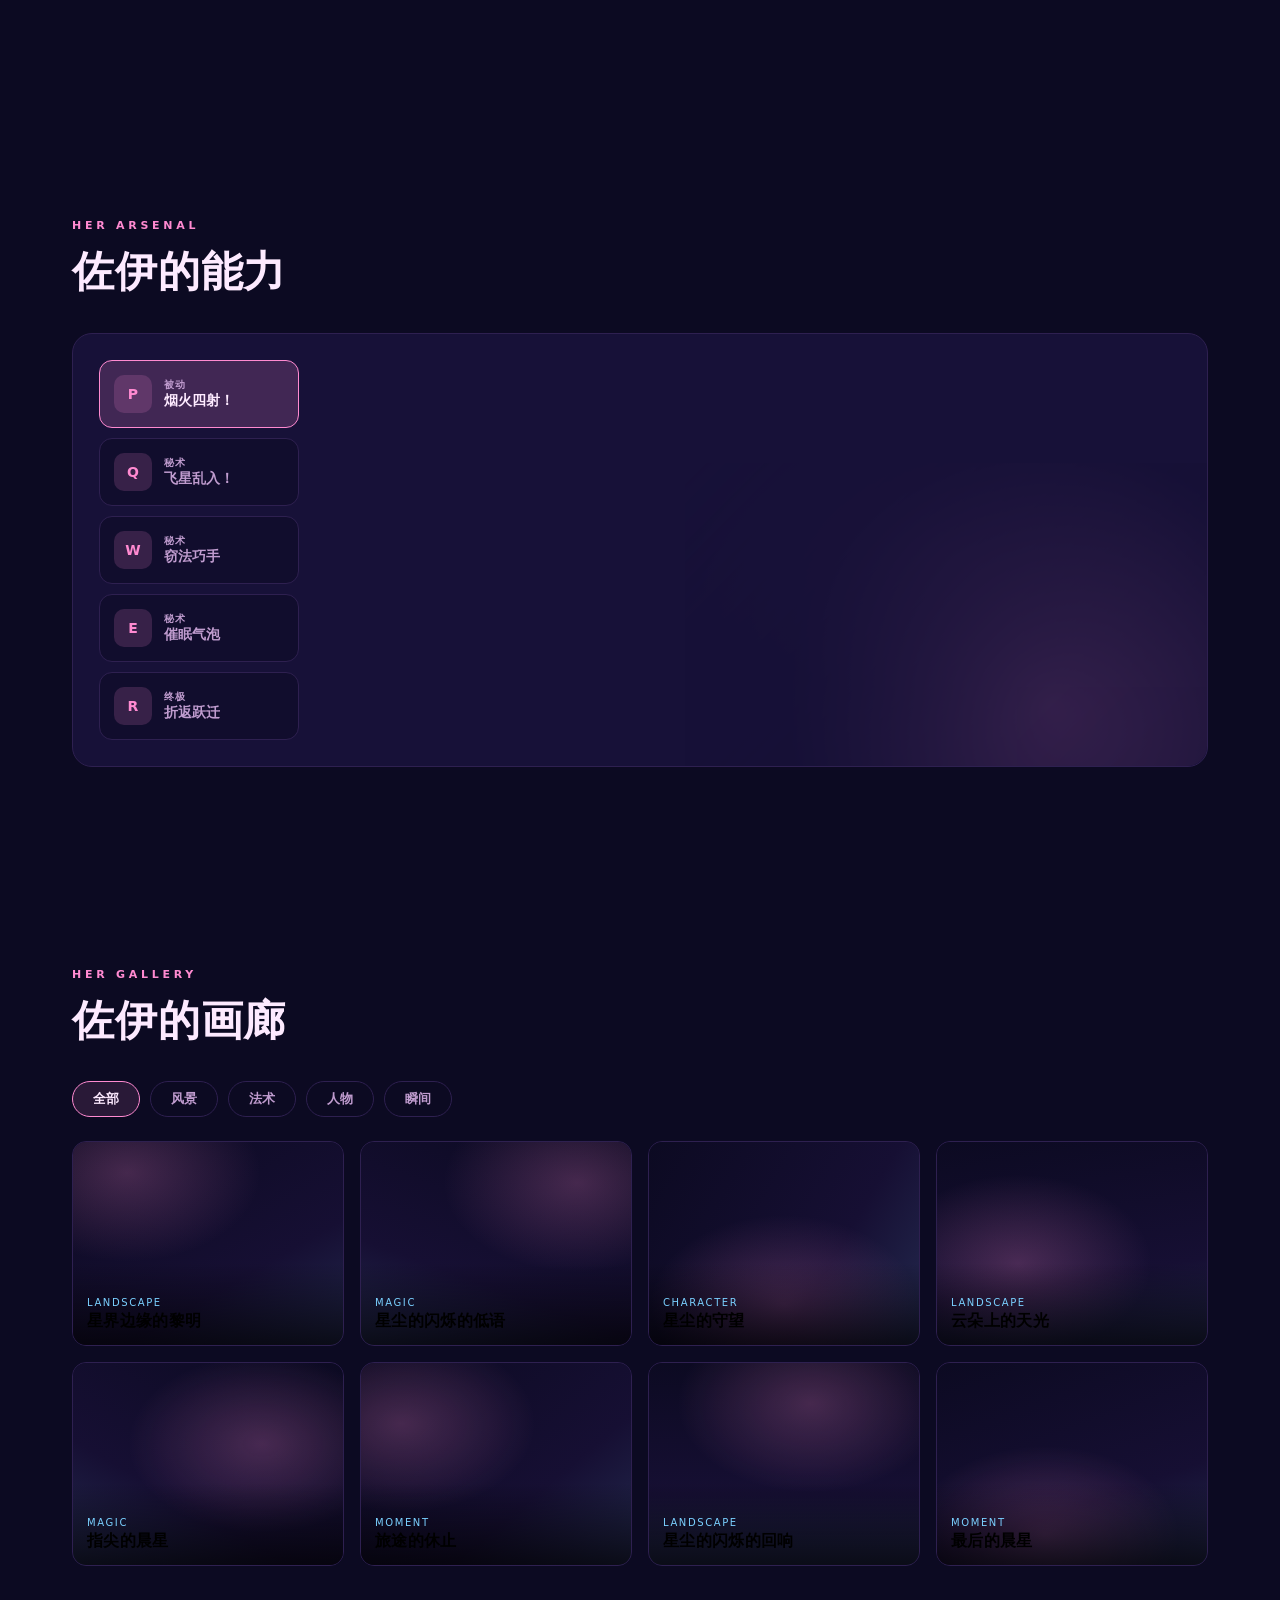
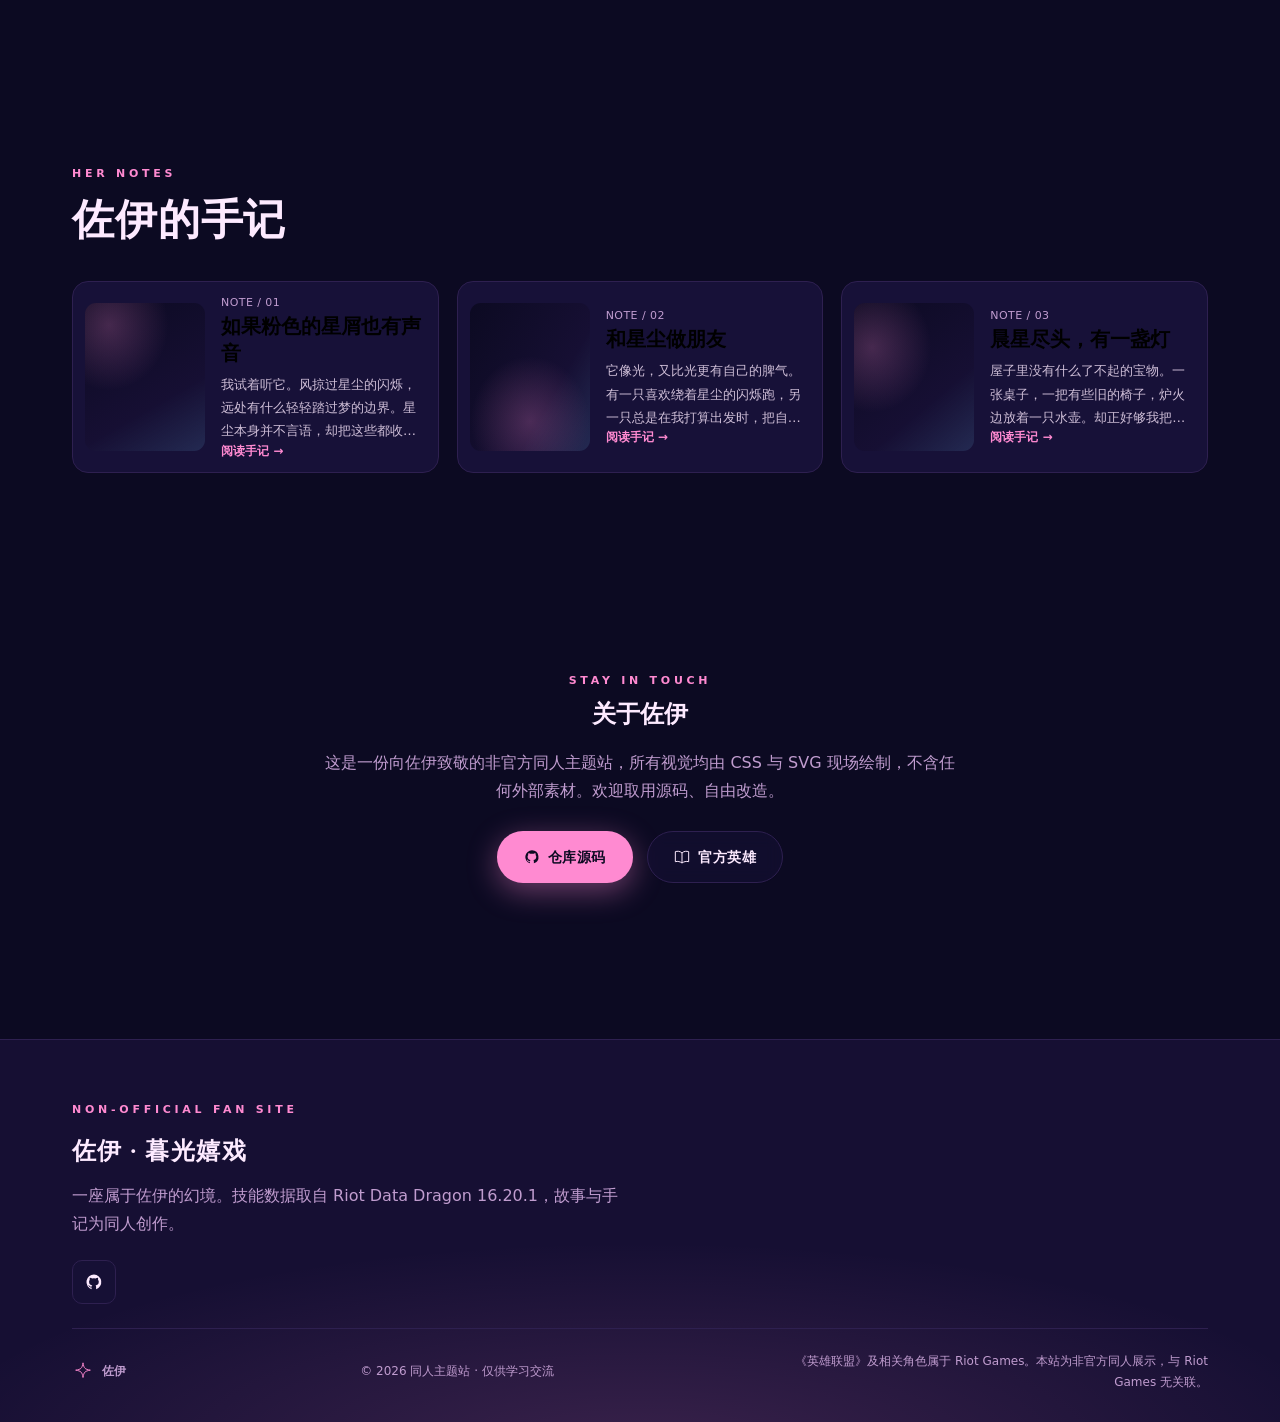
==== commit 306ea62a: "feat: add hero image and regenerate site" ====
--- a/index.html
+++ b/index.html
@@ -35,7 +35,7 @@
   <main id="main">
     <section id="home" class="hero" aria-labelledby="hero-title" aria-roledescription="轮播图">
       <div class="hero-slides"><div class="hero-track" id="hero-track">
-        <div class="hero-image" data-label="主视觉" role="img" aria-label="主视觉：佐伊的主题幻境" style="background:radial-gradient(120% 90% at 25% 15%, #ff8ad140 0%, transparent 55%), radial-gradient(90% 80% at 85% 80%, #7ad0ff2e 0%, transparent 50%), linear-gradient(155deg, #0c0a22 0%, #160f33 55%, #ff8ad11f 100%)"></div>
+        <div class="hero-image" data-label="主视觉" role="img" aria-label="主视觉：佐伊的主题幻境" style="background:radial-gradient(120% 90% at 25% 15%, #ff8ad133 0%, transparent 55%), url('assets/hero.png') center/cover no-repeat, linear-gradient(155deg, #0c0a22 0%, #160f33 100%)"></div>
 <div class="hero-image" data-label="幻境" role="img" aria-label="幻境：佐伊的主题幻境" style="background:radial-gradient(100% 100% at 80% 20%, #7ad0ff33 0%, transparent 55%), linear-gradient(200deg, #160f33 0%, #0c0a22 60%, #ff8ad122 100%)"></div>
 <div class="hero-image" data-label="余光" role="img" aria-label="余光：佐伊的主题幻境" style="background:radial-gradient(110% 90% at 50% 90%, #ff8ad133 0%, transparent 55%), linear-gradient(120deg, #0c0a22 0%, #160f33 70%, #7ad0ff1f 100%)"></div>
       </div></div>
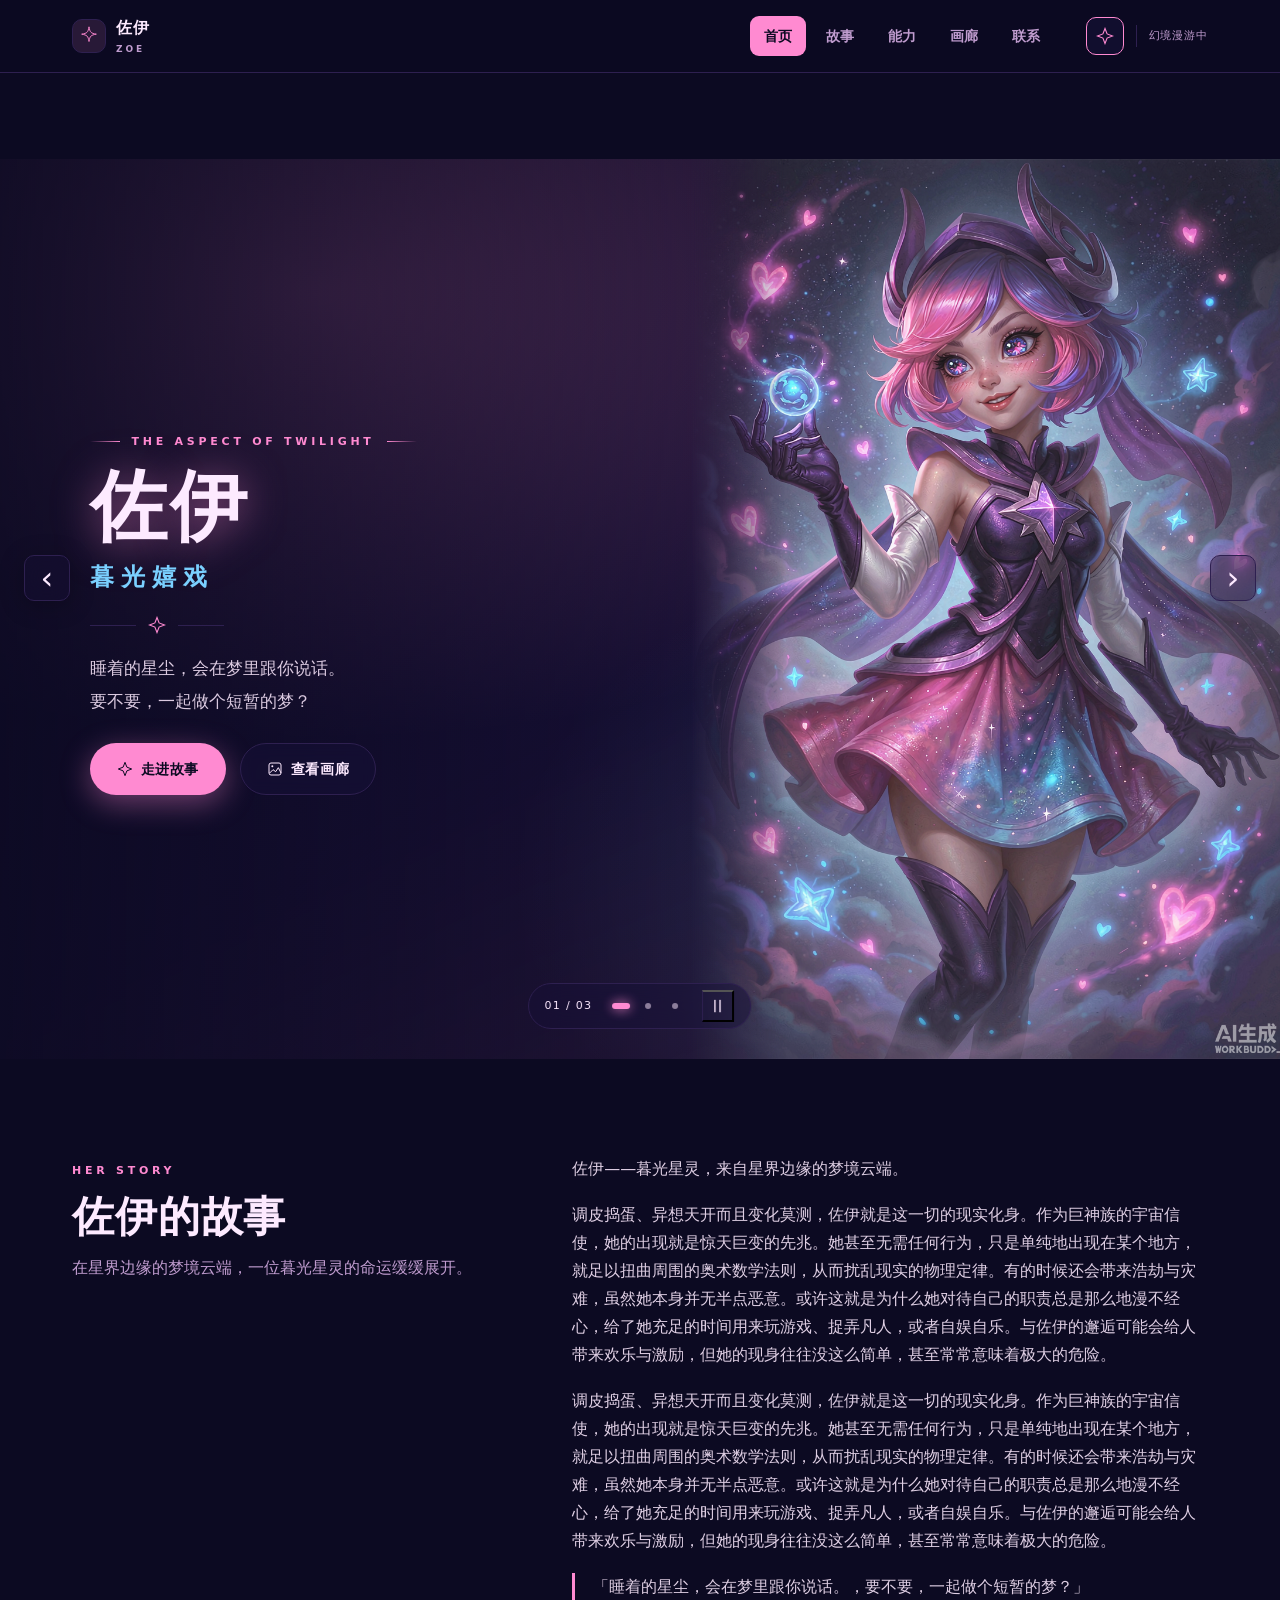
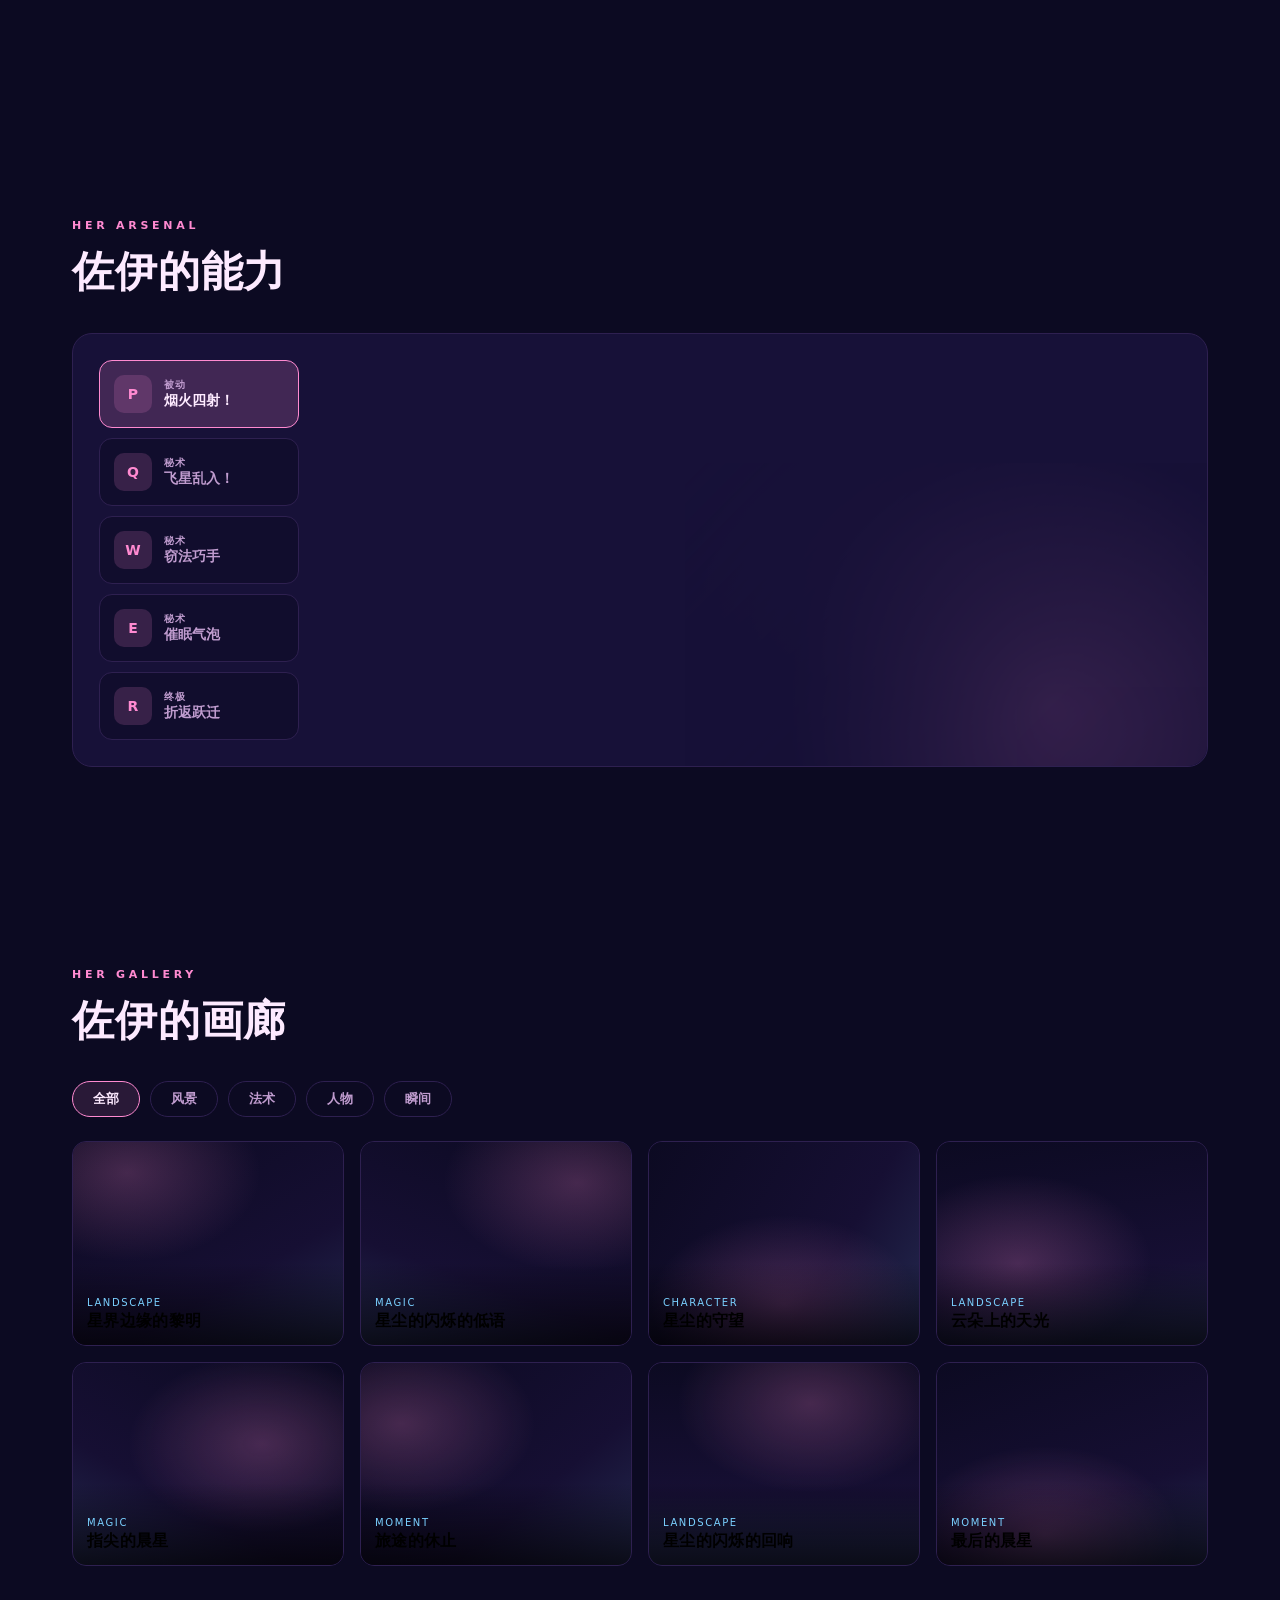
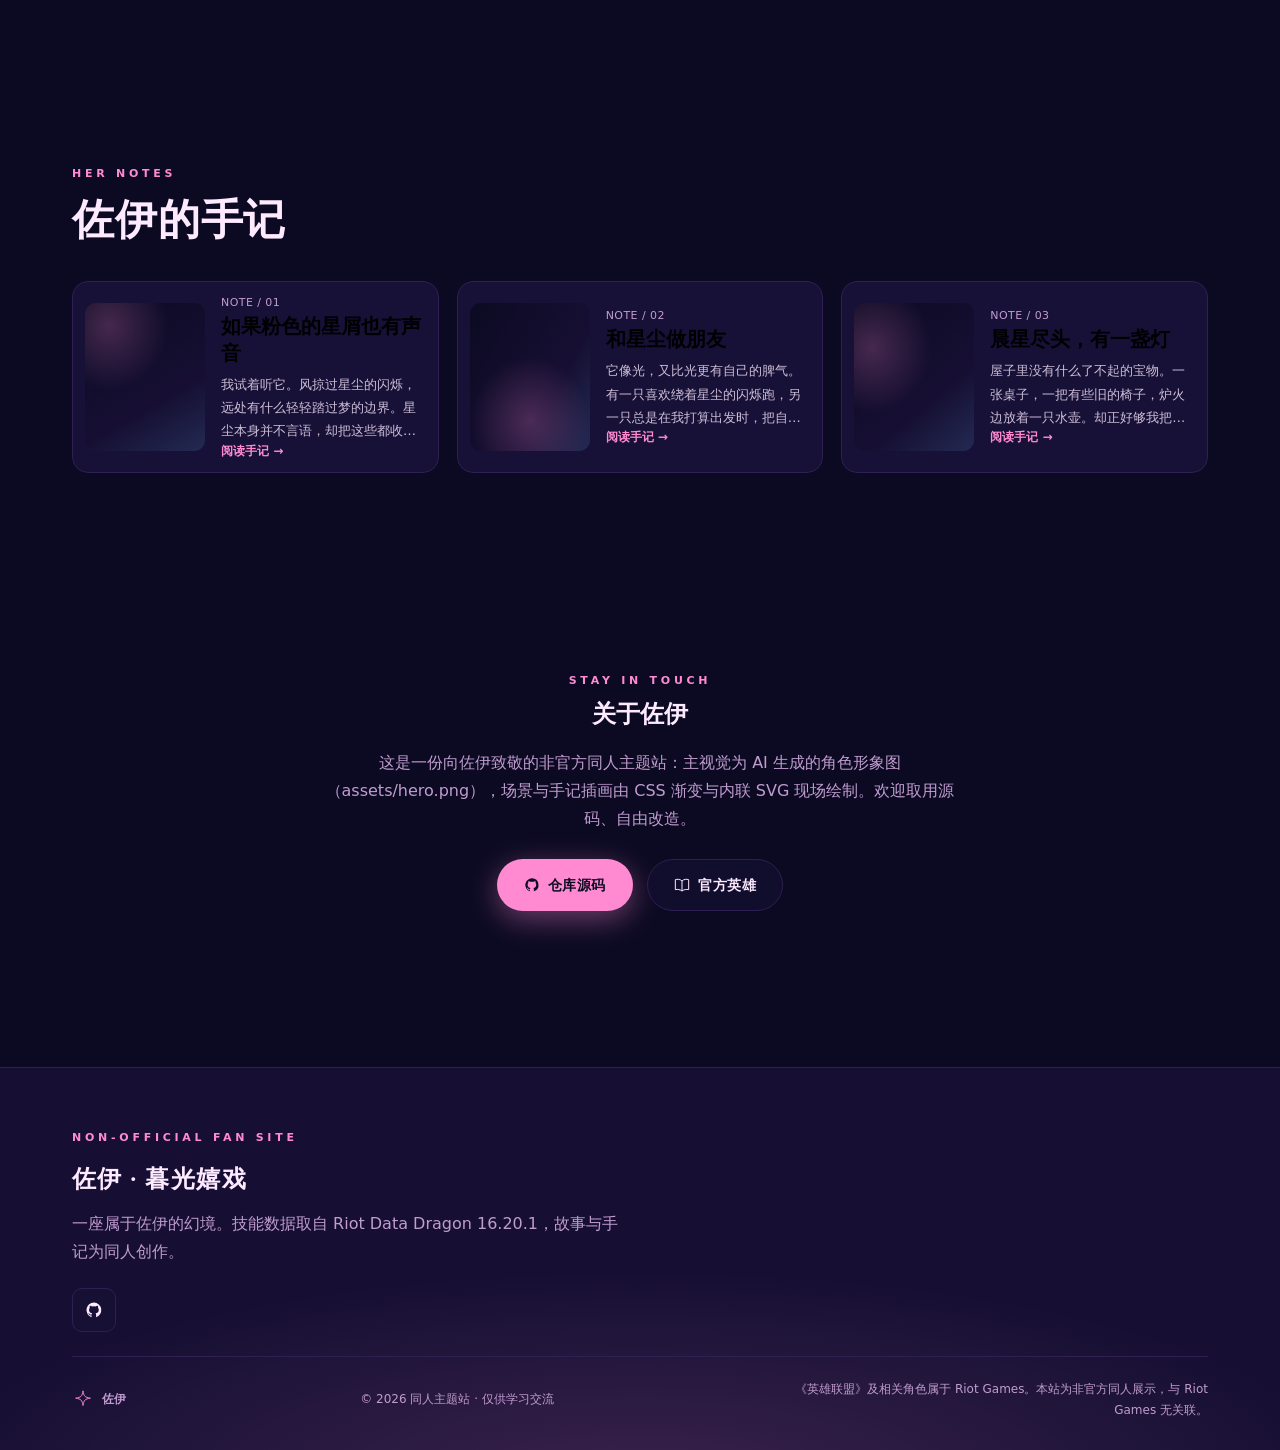
==== commit 5ce4b356: "feat: showcase champion portrait in hero (left copy + right character art)" ====
--- a/index.html
+++ b/index.html
@@ -35,11 +35,12 @@
   <main id="main">
     <section id="home" class="hero" aria-labelledby="hero-title" aria-roledescription="轮播图">
       <div class="hero-slides"><div class="hero-track" id="hero-track">
-        <div class="hero-image" data-label="主视觉" role="img" aria-label="主视觉：佐伊的主题幻境" style="background:radial-gradient(120% 90% at 25% 15%, #ff8ad133 0%, transparent 55%), url('assets/hero.png') center/cover no-repeat, linear-gradient(155deg, #0c0a22 0%, #160f33 100%)"></div>
-<div class="hero-image" data-label="幻境" role="img" aria-label="幻境：佐伊的主题幻境" style="background:radial-gradient(100% 100% at 80% 20%, #7ad0ff33 0%, transparent 55%), linear-gradient(200deg, #160f33 0%, #0c0a22 60%, #ff8ad122 100%)"></div>
-<div class="hero-image" data-label="余光" role="img" aria-label="余光：佐伊的主题幻境" style="background:radial-gradient(110% 90% at 50% 90%, #ff8ad133 0%, transparent 55%), linear-gradient(120deg, #0c0a22 0%, #160f33 70%, #7ad0ff1f 100%)"></div>
+        <div class="hero-image" data-label="主视觉" role="img" aria-label="主视觉：佐伊的主题幻境" aria-hidden="true" style="background:radial-gradient(120% 90% at 25% 15%, #ff8ad140 0%, transparent 55%), radial-gradient(90% 80% at 85% 80%, #7ad0ff2e 0%, transparent 50%), linear-gradient(155deg, #0c0a22 0%, #160f33 55%, #ff8ad11f 100%)"></div>
+<div class="hero-image" data-label="幻境" role="img" aria-label="幻境：佐伊的主题幻境" aria-hidden="true" style="background:radial-gradient(100% 100% at 80% 20%, #7ad0ff33 0%, transparent 55%), linear-gradient(200deg, #160f33 0%, #0c0a22 60%, #ff8ad122 100%)"></div>
+<div class="hero-image" data-label="余光" role="img" aria-label="余光：佐伊的主题幻境" aria-hidden="true" style="background:radial-gradient(110% 90% at 50% 90%, #ff8ad133 0%, transparent 55%), linear-gradient(120deg, #0c0a22 0%, #160f33 70%, #7ad0ff1f 100%)"></div>
       </div></div>
       <div class="hero-shade"></div><div class="particles" aria-hidden="true"></div>
+      <div class="hero-portrait"><img src="assets/hero.png" alt="佐伊（暮光星灵）角色形象插画" width="1024" height="1536" fetchpriority="high"></div>
       <button class="hero-arrow hero-previous icon-button" type="button" aria-label="上一张主视觉" aria-controls="hero-track" hidden>‹</button>
       <button class="hero-arrow hero-next icon-button" type="button" aria-label="下一张主视觉" aria-controls="hero-track" hidden>›</button>
       <div class="hero-content">
@@ -133,7 +134,7 @@
       <div class="contact-inner">
         <p class="eyebrow">STAY IN TOUCH</p>
         <h2 id="contact-title">关于佐伊</h2>
-        <p class="contact-copy">这是一份向佐伊致敬的非官方同人主题站，所有视觉均由 CSS 与 SVG 现场绘制，不含任何外部素材。欢迎取用源码、自由改造。</p>
+        <p class="contact-copy">这是一份向佐伊致敬的非官方同人主题站：主视觉为 AI 生成的角色形象图（assets/hero.png），场景与手记插画由 CSS 渐变与内联 SVG 现场绘制。欢迎取用源码、自由改造。</p>
         <div class="contact-actions">
           <a class="button button-primary" href="https://github.com/heqiangdiao-wq/lol-zoe" rel="noopener"><svg><use href="#icon-github"/></svg>仓库源码</a>
           <a class="button button-glass" href="https://www.leagueoflegends.com/zh-tw/champions/" rel="noopener"><svg><use href="#icon-book"/></svg>官方英雄</a>
--- a/styles.css
+++ b/styles.css
@@ -43,26 +43,28 @@
 .nav-note{display:none}}
 
 /* ====== hero ====== */
-.hero{position:relative;height:100svh;min-height:620px;display:flex;align-items:flex-end;overflow:hidden}
-.hero-slides{position:absolute;inset:0;z-index:-3;overflow:hidden}
+.hero{position:relative;height:100svh;min-height:640px;display:flex;align-items:center;overflow:hidden}
+.hero-slides{position:absolute;inset:0;z-index:-4;overflow:hidden}
+.hero-portrait{position:absolute;top:0;right:0;bottom:0;width:min(46vw,660px);z-index:-3;pointer-events:none}
+.hero-portrait img{width:100%;height:100%;object-fit:cover;object-position:50% 16%;display:block;-webkit-mask-image:linear-gradient(90deg,transparent 0,#000 16%);mask-image:linear-gradient(90deg,transparent 0,#000 16%);filter:drop-shadow(0 0 60px color-mix(in srgb,var(--primary) 26%,transparent))}
 .hero-track{display:flex;width:100%;height:100%;will-change:transform}
 .hero-track.is-ready{transition:transform .8s cubic-bezier(.65,0,.35,1)}
 .hero-track>.hero-image{flex:0 0 100%;width:100%;height:100%;min-width:0;background-size:cover;background-position:center}
-.hero-shade{position:absolute;inset:0;z-index:-2;background:linear-gradient(180deg,rgba(0,0,0,.15) 0%,transparent 35%,transparent 55%,color-mix(in srgb,var(--bg) 92%,transparent) 100%)}
+.hero-shade{position:absolute;inset:0;z-index:-2;background:linear-gradient(90deg,color-mix(in srgb,var(--bg) 80%,transparent) 0%,color-mix(in srgb,var(--bg) 32%,transparent) 36%,transparent 60%)}
 .particles{position:absolute;inset:0;z-index:-1;pointer-events:none;overflow:hidden}
 .snowflake{position:absolute;top:-8%;width:6px;height:6px;border-radius:50%;background:var(--flake);opacity:.7;box-shadow:0 0 8px var(--flake);animation:fall linear infinite}
 @keyframes fall{0%{transform:translateY(-10vh) translateX(0)}100%{transform:translateY(112vh) translateX(20px)}}
-.hero-content{position:relative;z-index:3;max-width:760px;padding:0 30px 92px;margin:0 auto;width:100%;text-align:center}
+.hero-content{position:relative;z-index:3;width:min(560px,46vw);padding:110px 0;margin:0 0 0 7vw;text-align:left}
 .eyebrow{display:inline-flex;align-items:center;gap:12px;font-size:11px;letter-spacing:.34em;color:var(--primary);font-weight:700}
 .eyebrow span{width:30px;height:1px;background:linear-gradient(90deg,transparent,var(--primary))}
 .eyebrow span:last-child{background:linear-gradient(90deg,var(--primary),transparent)}
-.hero h1{font-family:var(--serif);font-size:96px;line-height:1;margin:16px 0 6px;letter-spacing:.04em;text-shadow:0 4px 40px color-mix(in srgb,var(--primary) 50%,transparent)}
+.hero h1{font-family:var(--serif);font-size:clamp(56px,6vw,92px);line-height:1.06;margin:16px 0 8px;letter-spacing:.04em;text-shadow:0 4px 40px color-mix(in srgb,var(--primary) 50%,transparent)}
 .hero-subtitle{font-size:24px;color:var(--accent);letter-spacing:.3em;font-weight:600}
-.ornament{display:flex;align-items:center;justify-content:center;gap:12px;margin:18px 0}
+.ornament{display:flex;align-items:center;gap:12px;margin:18px 0}
 .ornament i{width:46px;height:1px;background:var(--line)}
 .ornament svg{width:18px;height:18px;color:var(--primary);fill:none;stroke:var(--primary);stroke-width:1.4}
 .hero-description{font-size:17px;color:color-mix(in srgb,var(--text) 86%,transparent);line-height:1.9}
-.hero-actions{display:flex;gap:14px;justify-content:center;margin-top:26px;flex-wrap:wrap}
+.hero-actions{display:flex;gap:14px;margin-top:26px;flex-wrap:wrap}
 .button{display:inline-flex;align-items:center;gap:8px;padding:13px 26px;border-radius:30px;font-weight:700;font-size:14px;letter-spacing:.04em;transition:.2s;border:1px solid transparent}
 .button svg{width:16px;height:16px;fill:currentColor}
 .button-primary{background:var(--primary);color:var(--bg);box-shadow:0 8px 30px color-mix(in srgb,var(--primary) 40%,transparent)}
@@ -89,7 +91,8 @@
 .story-inner{display:grid;grid-template-columns:1fr 1.4fr;gap:46px;align-items:start}
 .story-copy p{margin-bottom:18px;font-size:16px;color:color-mix(in srgb,var(--text) 88%,transparent)}
 .story-quote{font-family:var(--serif);font-size:22px;color:var(--primary);border-left:3px solid var(--primary);padding-left:18px;line-height:1.7}
-@media(max-width:760px){.story-inner{grid-template-columns:1fr;gap:24px}.section-heading h2{font-size:32px}.hero h1{font-size:64px}.hero-subtitle{font-size:18px}}
+@media(max-width:860px){.hero{align-items:flex-end;min-height:600px}.hero-portrait{width:100%;left:0;right:auto;opacity:.62}.hero-portrait img{object-position:50% 12%;-webkit-mask-image:linear-gradient(180deg,#000 0 32%,transparent 74%);mask-image:linear-gradient(180deg,#000 0 32%,transparent 74%);filter:none}.hero-content{width:100%;max-width:640px;margin:0 auto;padding:0 22px 118px;text-align:center}.ornament{justify-content:center}.hero-actions{justify-content:center}.hero-shade{background:linear-gradient(180deg,rgba(0,0,0,.18) 0%,transparent 30%,transparent 46%,color-mix(in srgb,var(--bg) 94%,transparent) 100%)}}
+@media(max-width:760px){.story-inner{grid-template-columns:1fr;gap:24px}.section-heading h2{font-size:32px}.hero-subtitle{font-size:18px}}
 
 /* ====== abilities ====== */
 .ability-panel{display:grid;grid-template-columns:200px 1fr;gap:26px;background:var(--panel);border:1px solid var(--line);border-radius:20px;padding:26px;position:relative;overflow:hidden;min-height:420px}
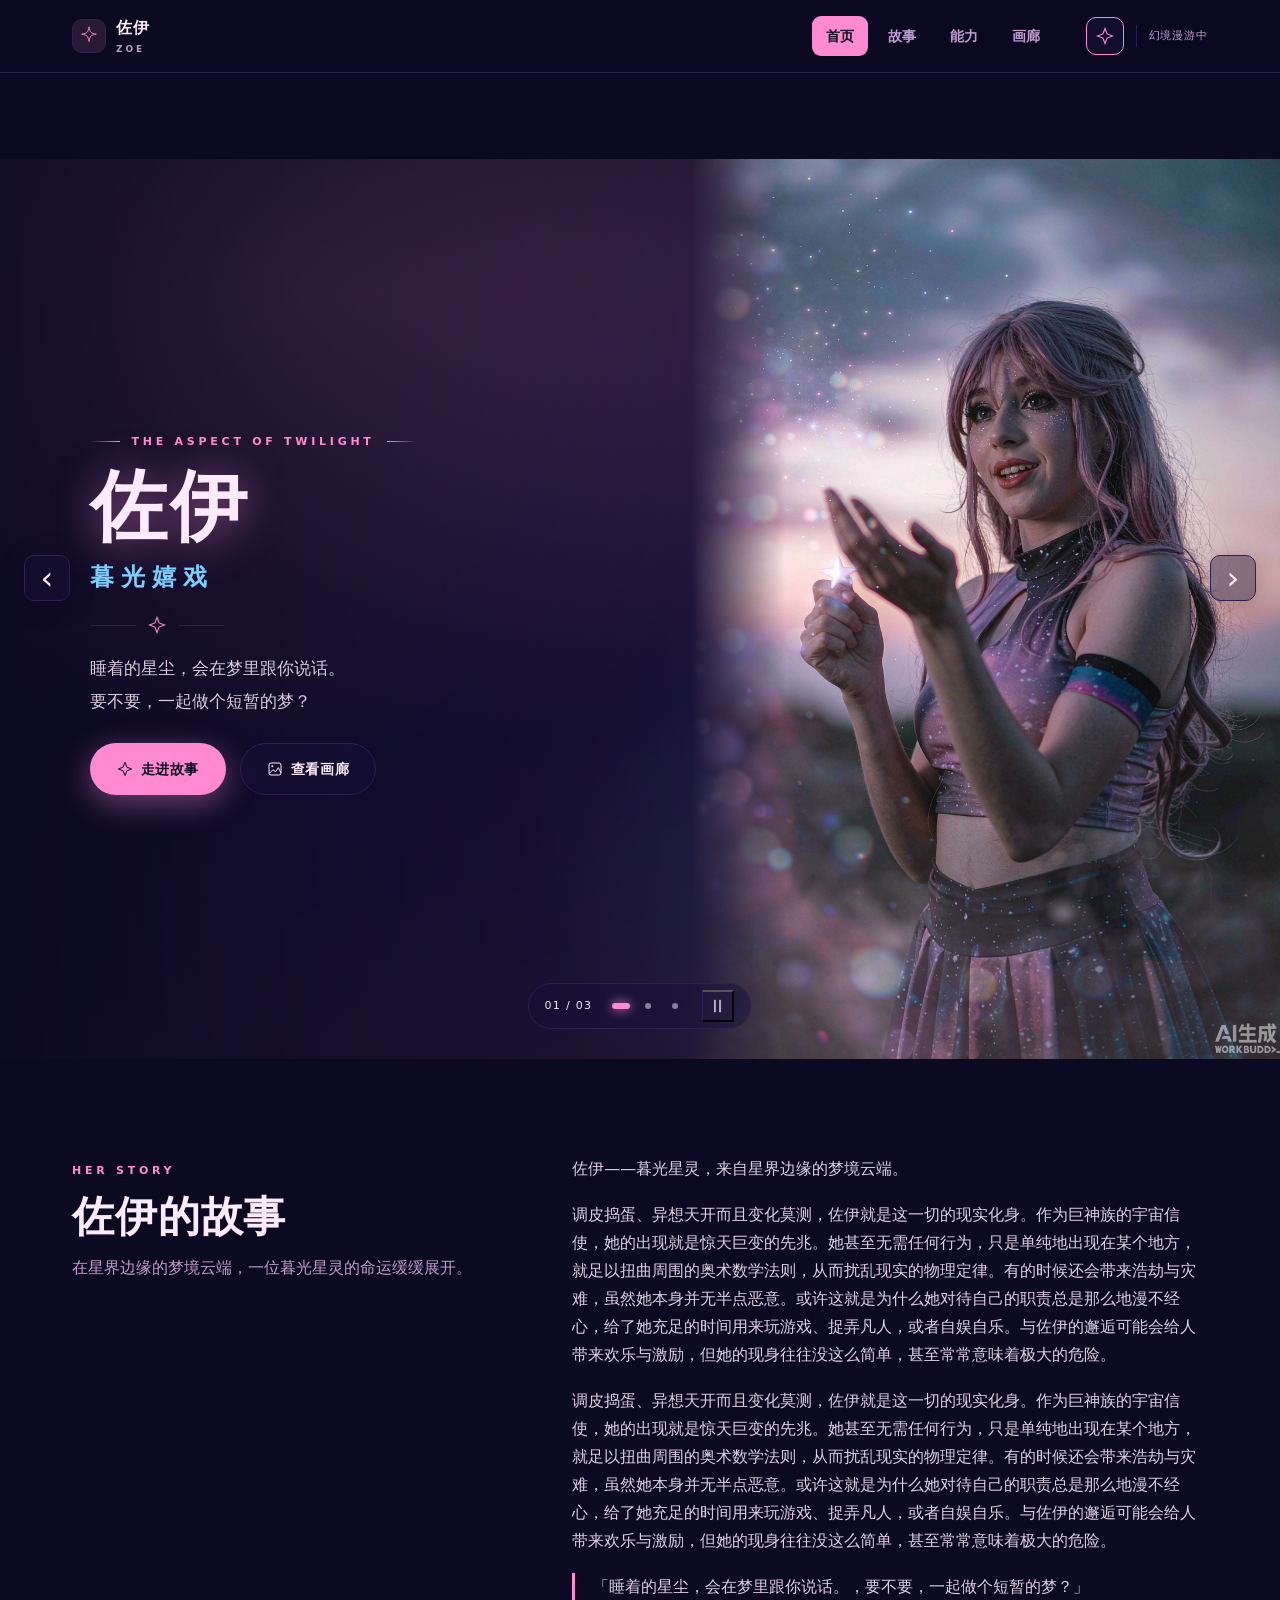
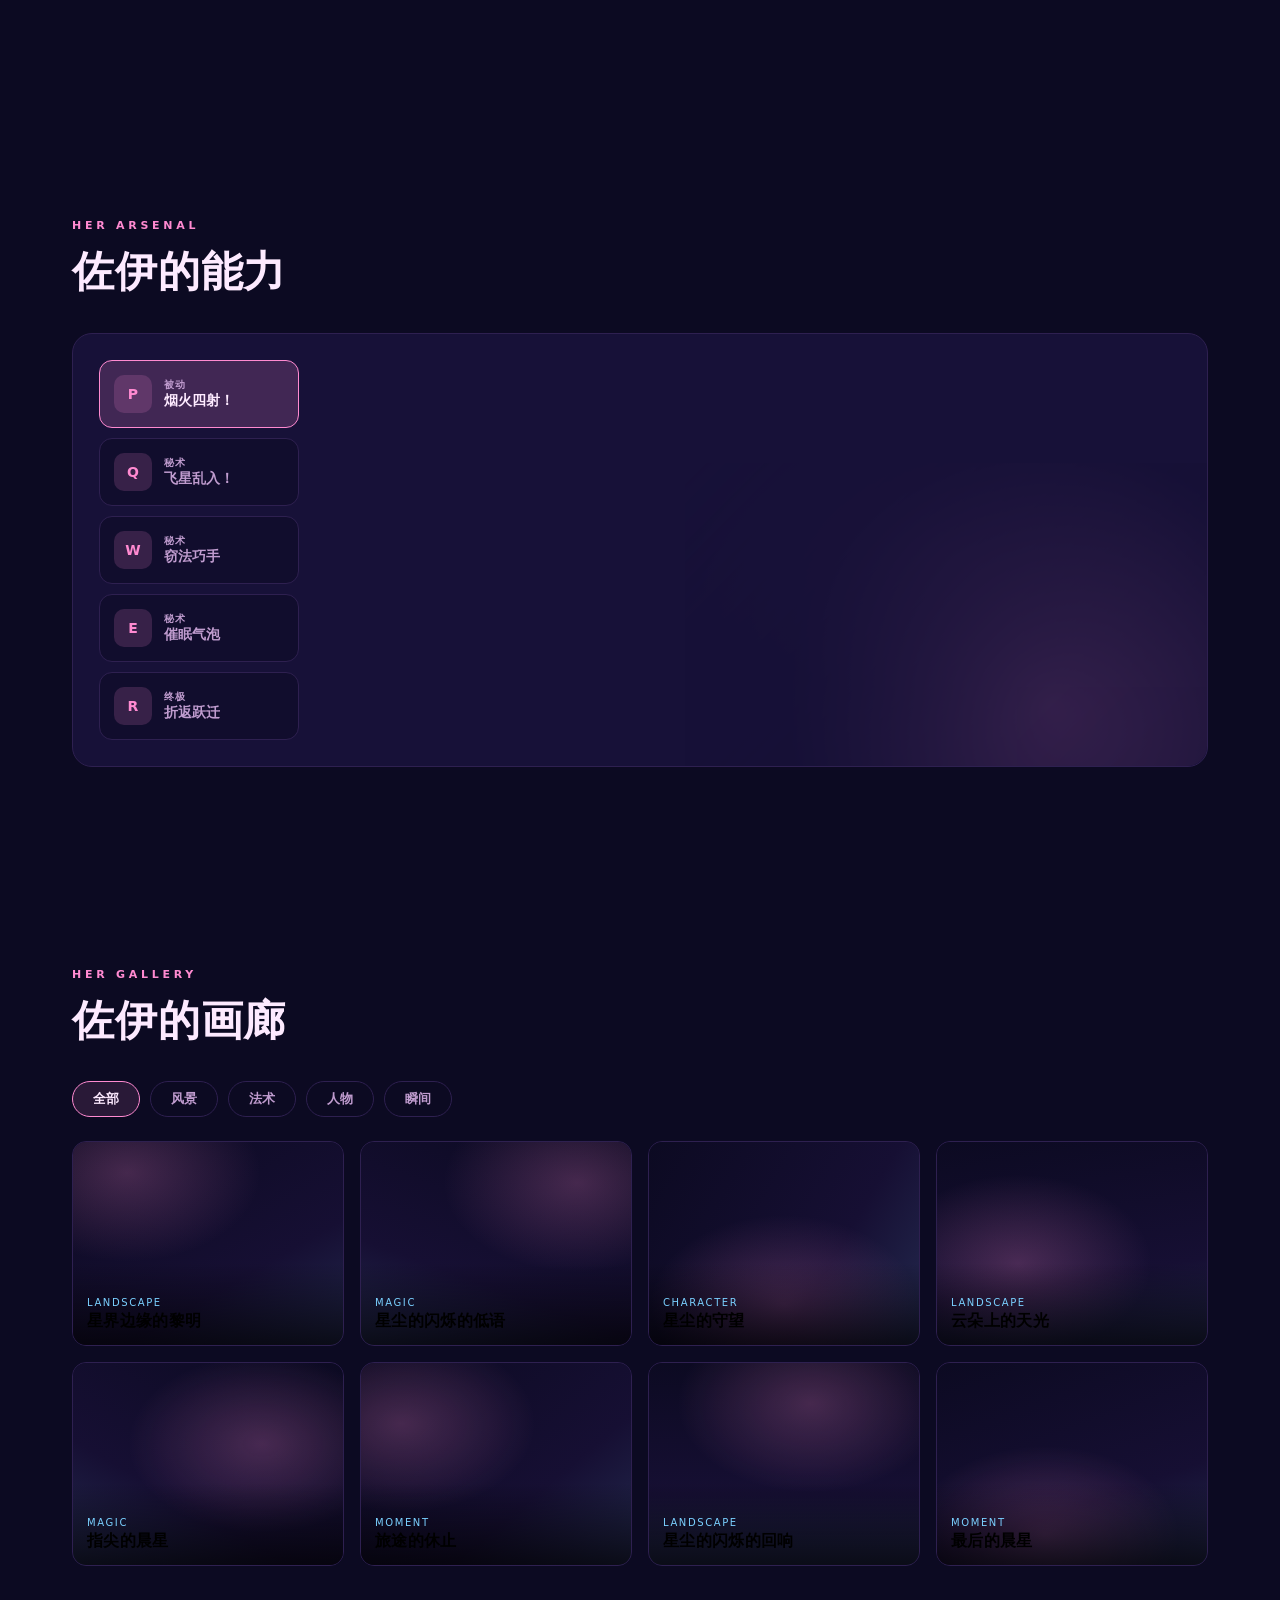
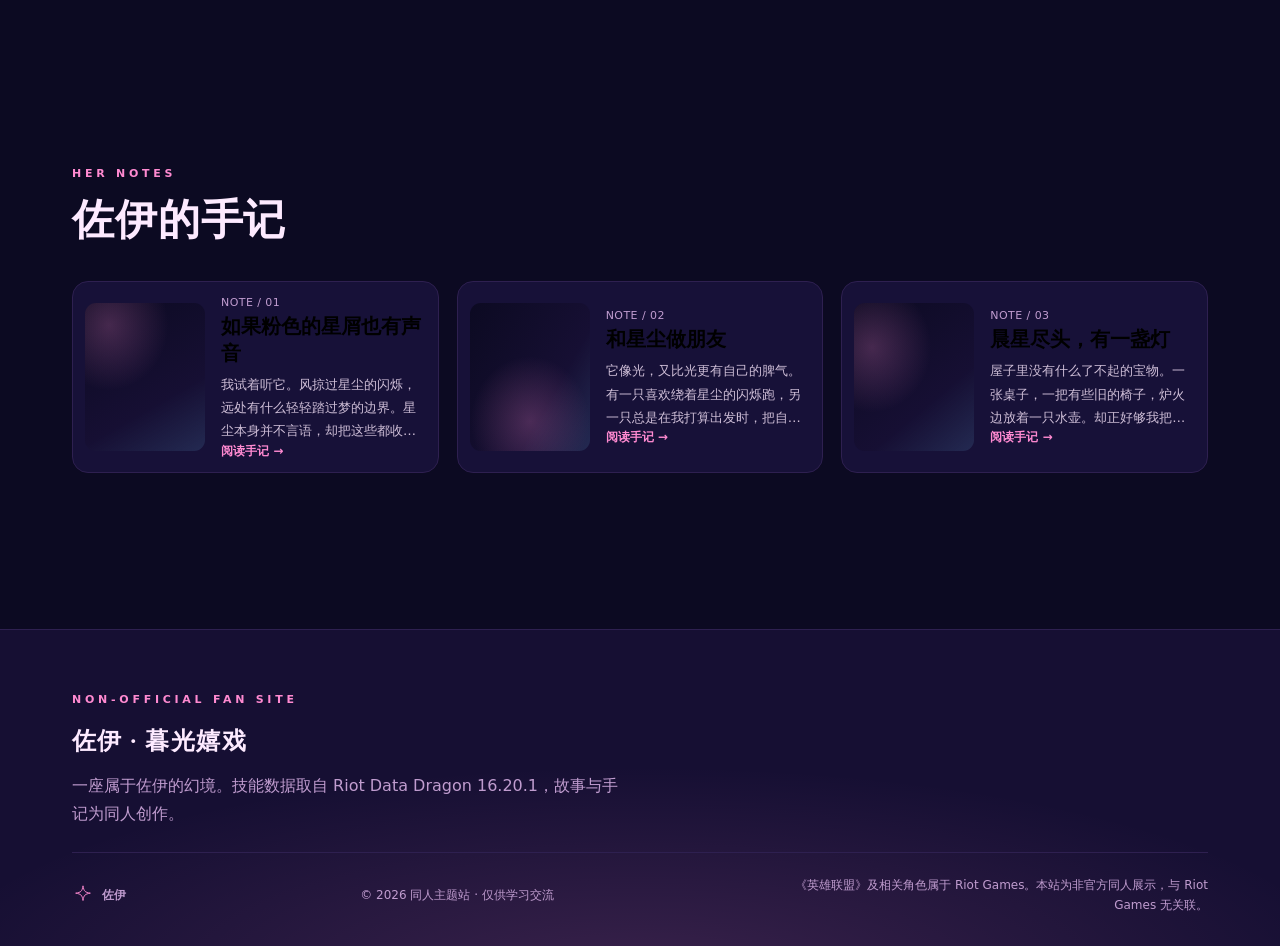
==== commit 970a1e32: "refactor: remove contact section, social links and external contact details" ====
--- a/index.html
+++ b/index.html
@@ -18,15 +18,13 @@
     <symbol id="icon-moon" viewBox="0 0 24 24"><path d="M20.8 14A9 9 0 0 1 10 3.2 9 9 0 1 0 20.8 14Z" fill="none" stroke="currentColor" stroke-width="1.5"/></symbol>
     <symbol id="icon-image" viewBox="0 0 24 24"><rect x="3" y="3" width="18" height="18" rx="3" fill="none" stroke="currentColor" stroke-width="1.5"/><circle cx="8" cy="8" r="1.5" fill="currentColor"/><path d="m4 18 5-5 4 3 4-6 4 8" fill="none" stroke="currentColor" stroke-width="1.5"/></symbol>
     <symbol id="icon-book" viewBox="0 0 24 24"><path d="M12 6C9 3 5 3 2 4v15c4-1 7 0 10 2 3-2 6-3 10-2V4c-3-1-7-1-10 2Zm0 0v15" fill="none" stroke="currentColor" stroke-width="1.5"/></symbol>
-    <symbol id="icon-mail" viewBox="0 0 24 24"><rect x="2" y="4" width="20" height="16" rx="3" fill="none" stroke="currentColor" stroke-width="1.5"/><path d="m3 5 9 8 9-8" fill="none" stroke="currentColor" stroke-width="1.5"/></symbol>
-    <symbol id="icon-github" viewBox="0 0 24 24"><path d="M12 2a10 10 0 0 0-3.2 19.5v-2.3c-2.6.6-3.2-1.1-3.2-1.1-.4-1-1-1.3-1-1.3-.9-.6.1-.6.1-.6 1 0 1.5 1 1.5 1 .9 1.5 2.3 1 2.8.8.1-.7.4-1.2.7-1.5-2.1-.2-4.3-1.1-4.3-4.8 0-1.1.4-2 1-2.7-.1-.2-.4-1.3.1-2.7 0 0 .9-.3 2.8 1a9.4 9.4 0 0 1 5.1 0c2-1.3 2.8-1 2.8-1 .6 1.4.2 2.5.1 2.7.7.7 1.1 1.6 1.1 2.7 0 3.7-2.2 4.5-4.3 4.8.4.3.7.9.7 1.8v3.2A10 10 0 0 0 12 2Z" fill="currentColor"/></symbol>
   </svg>
 
   <header class="site-header">
     <nav class="navigation" aria-label="主导航">
       <a class="brand" href="#home" aria-label="佐伊首页"><span class="brand-mark"><svg><use href="#icon-sigil"/></svg></span><span>佐伊<small>ZOE</small></span></a>
       <div class="nav-links" id="nav-menu">
-        <a href="#home" class="active">首页</a><a href="#story-detail">故事</a><a href="#ability-detail">能力</a><a href="#gallery">画廊</a><a href="#contact">联系</a>
+        <a href="#home" class="active">首页</a><a href="#story-detail">故事</a><a href="#ability-detail">能力</a><a href="#gallery">画廊</a>
       </div>
       <div class="nav-tools"><button class="icon-button atmosphere-button" type="button" aria-label="关闭粒子效果" aria-pressed="true" title="粒子效果"><svg><use href="#icon-star"/></svg></button><span class="nav-divider"></span><span class="nav-note">幻境漫游中</span><button class="menu-toggle icon-button" type="button" aria-controls="nav-menu" aria-expanded="false" aria-label="打开导航菜单"><span></span><span></span></button></div>
     </nav>
@@ -129,18 +127,6 @@
 <button class="journal-card" data-article="2" aria-label="阅读：晨星尽头，有一盏灯"><span class="journal-art scene-6" aria-hidden="true"></span><span class="journal-copy"><span class="journal-meta">NOTE / 03</span><strong>晨星尽头，有一盏灯</strong><span class="journal-excerpt">屋子里没有什么了不起的宝物。一张桌子，一把有些旧的椅子，炉火边放着一只水壶。却正好够我把斗篷晾开，把星尘的闪烁摊在桌上，让赶了一天路的手指慢慢暖起来。</span><span class="read-label">阅读手记 →</span></span></button>
       </div>
     </section>
-
-    <section id="contact" class="contact-section" aria-labelledby="contact-title">
-      <div class="contact-inner">
-        <p class="eyebrow">STAY IN TOUCH</p>
-        <h2 id="contact-title">关于佐伊</h2>
-        <p class="contact-copy">这是一份向佐伊致敬的非官方同人主题站：主视觉为 AI 生成的角色形象图（assets/hero.png），场景与手记插画由 CSS 渐变与内联 SVG 现场绘制。欢迎取用源码、自由改造。</p>
-        <div class="contact-actions">
-          <a class="button button-primary" href="https://github.com/heqiangdiao-wq/lol-zoe" rel="noopener"><svg><use href="#icon-github"/></svg>仓库源码</a>
-          <a class="button button-glass" href="https://www.leagueoflegends.com/zh-tw/champions/" rel="noopener"><svg><use href="#icon-book"/></svg>官方英雄</a>
-        </div>
-      </div>
-    </section>
   </main>
 
   <footer class="site-footer">
@@ -149,9 +135,6 @@
       <p class="eyebrow">NON-OFFICIAL FAN SITE</p>
       <h2>佐伊 · 暮光嬉戏</h2>
       <p>一座属于佐伊的幻境。技能数据取自 Riot Data Dragon 16.20.1，故事与手记为同人创作。</p>
-      <div class="footer-socials">
-        <a class="icon-button" href="https://github.com/heqiangdiao-wq/lol-zoe" rel="noopener" aria-label="GitHub 仓库"><svg><use href="#icon-github"/></svg></a>
-      </div>
       <div class="footer-bottom">
         <p class="footer-brand"><svg class="footer-mark"><use href="#icon-sigil"/></svg> 佐伊</p>
         <p>© <span id="copyright-year">2026</span> 同人主题站 · 仅供学习交流</p>
--- a/styles.css
+++ b/styles.css
@@ -84,7 +84,7 @@
 .hero-dot[aria-disabled="true"]{cursor:default}
 
 /* ====== sections ====== */
-.story-section,.abilities-section,.gallery-section,.journal-section,.contact-section{padding:96px 22px;max-width:1180px;margin:0 auto}
+.story-section,.abilities-section,.gallery-section,.journal-section{padding:96px 22px;max-width:1180px;margin:0 auto}
 .section-heading{margin-bottom:34px}
 .section-heading h2{font-family:var(--serif);font-size:42px;line-height:1.25;margin-top:8px;letter-spacing:.02em}
 .section-intro{color:var(--muted);max-width:620px;margin-top:10px}
@@ -136,12 +136,6 @@
 .read-label{font-size:12px;color:var(--primary);margin-top:8px;font-weight:700}
 @media(max-width:760px){.journal-list{grid-template-columns:1fr}.journal-card{min-height:auto}.journal-art{height:120px}}
 
-/* ====== contact ====== */
-.contact-section{text-align:center}
-.contact-inner{max-width:640px;margin:0 auto}
-.contact-copy{color:var(--muted);font-size:16px;margin:14px 0 26px}
-.contact-actions{display:flex;gap:14px;justify-content:center;flex-wrap:wrap}
-
 /* ====== footer ====== */
 .site-footer{margin-top:60px;position:relative;border-top:1px solid var(--line);background:var(--bg-2)}
 .footer-glow{position:absolute;inset:0;overflow:hidden;pointer-events:none}
@@ -149,8 +143,6 @@
 .footer-content{max-width:1180px;margin:0 auto;padding:54px 22px 30px;position:relative}
 .footer-content h2{font-family:var(--serif);font-size:24px;margin:8px 0 10px;letter-spacing:.06em}
 .footer-content>p:not(.eyebrow){color:var(--muted);max-width:560px}
-.footer-socials{margin:22px 0}
-.footer-socials .icon-button{width:44px;height:44px}
 .footer-bottom{display:flex;align-items:center;justify-content:space-between;gap:16px;flex-wrap:wrap;padding-top:22px;border-top:1px solid var(--line);margin-top:24px}
 .footer-brand{display:flex;align-items:center;gap:8px;font-weight:800}
 .footer-mark{width:22px;height:22px;color:var(--primary)}
